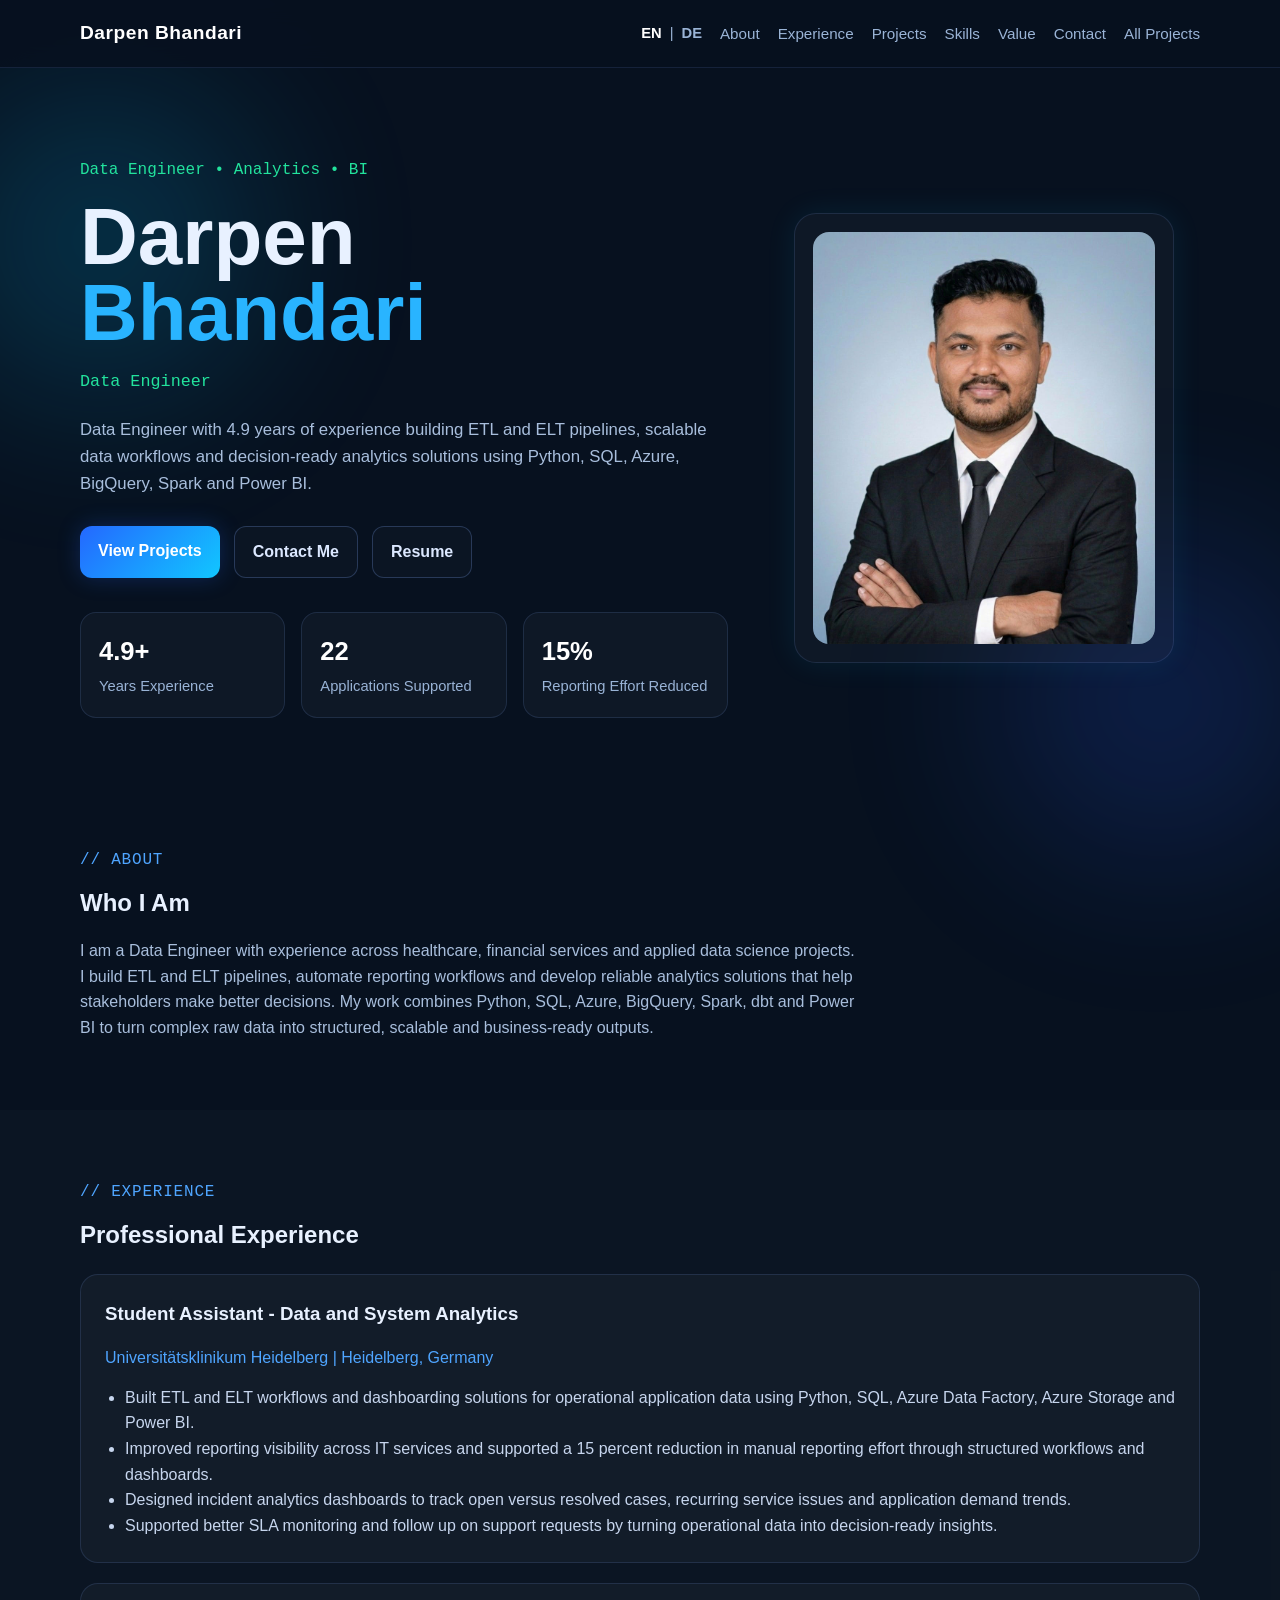
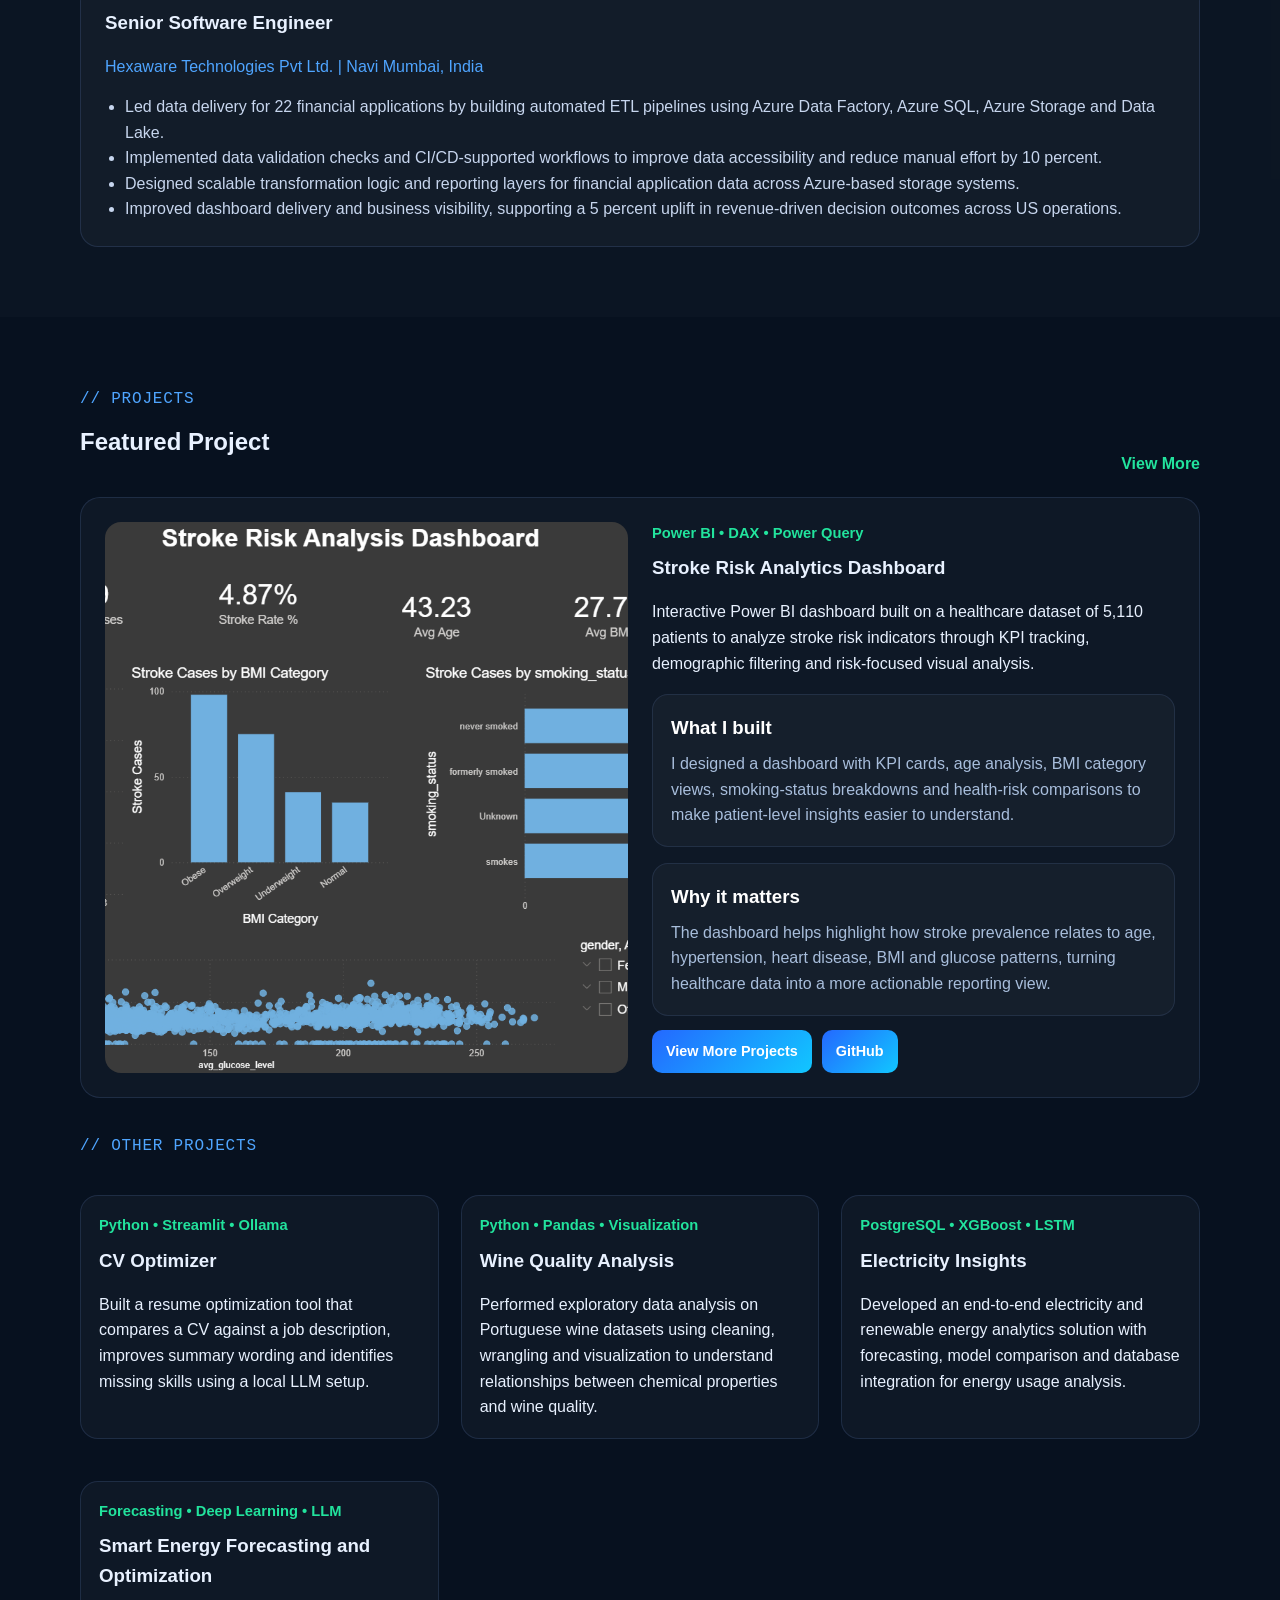
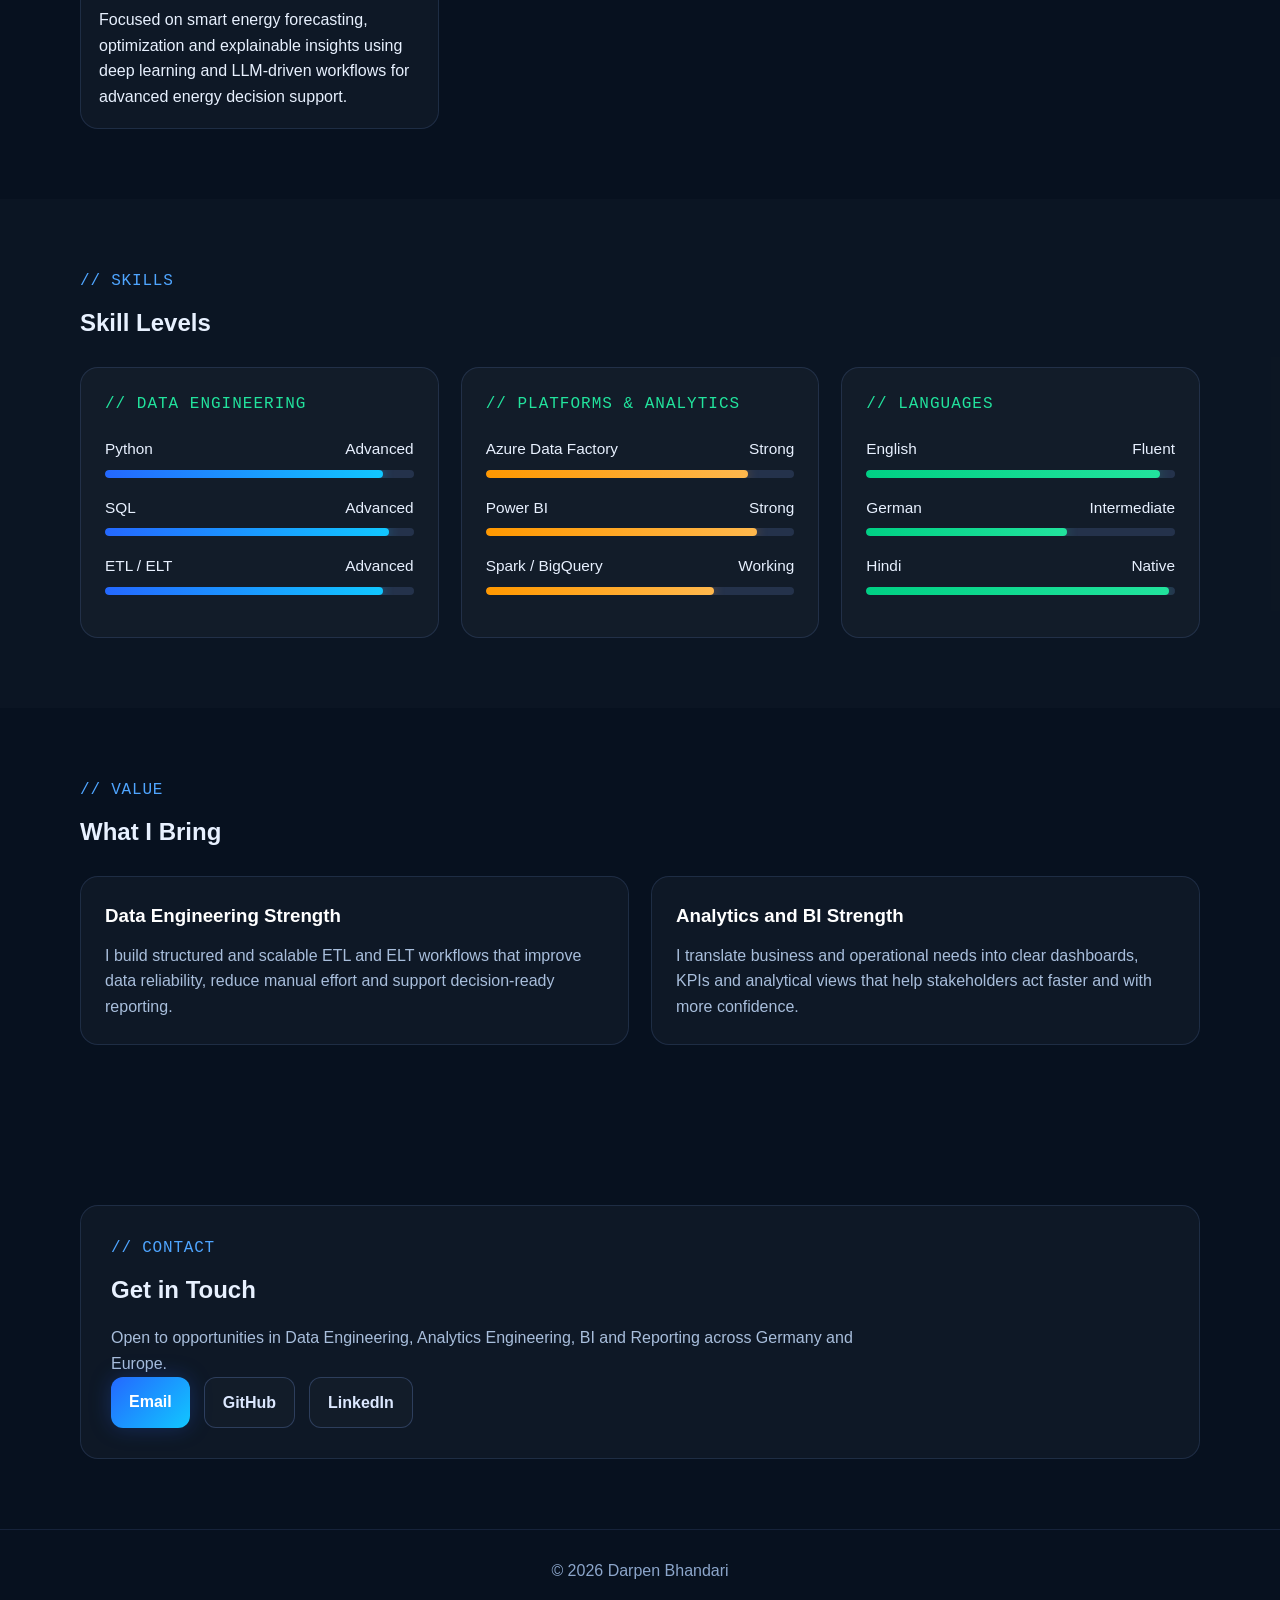
==== index.html @ d91d3512 "Update index.html" ====
<!DOCTYPE html>
<html lang="en">
<head>
  <meta charset="UTF-8" />
  <meta name="viewport" content="width=device-width, initial-scale=1.0" />
  <title>Darpen Bhandari | Data Engineer Portfolio</title>
  <link rel="stylesheet" href="./assets/style.css" />
</head>
<body>
  <header class="navbar">
    <div class="container nav-wrap">
      <a href="index.html" class="logo">Darpen Bhandari</a>

      <nav class="nav-right">
        <div class="lang-toggle">
          <button id="lang-en" class="lang-btn active">EN</button>
          <span>|</span>
          <button id="lang-de" class="lang-btn">DE</button>
        </div>

        <ul class="nav-links">
          <li><a href="#about" data-en="About" data-de="Über mich">About</a></li>
          <li><a href="#experience" data-en="Experience" data-de="Erfahrung">Experience</a></li>
          <li><a href="#projects" data-en="Projects" data-de="Projekte">Projects</a></li>
          <li><a href="#skills" data-en="Skills" data-de="Fähigkeiten">Skills</a></li>
          <li><a href="#strengths" data-en="Value" data-de="Mehrwert">Value</a></li>
          <li><a href="#contact" data-en="Contact" data-de="Kontakt">Contact</a></li>
          <li><a href="projects.html" data-en="All Projects" data-de="Alle Projekte">All Projects</a></li>
        </ul>
      </nav>
    </div>
  </header>

  <main>
    <section class="hero">
      <div class="container hero-grid">
        <div class="hero-text">
          <p class="terminal-line" data-en="Data Engineer • Analytics • BI" data-de="Data Engineer • Analytics • BI">
            Data Engineer • Analytics • BI
          </p>

          <h1>Darpen<br><span>Bhandari</span></h1>

          <p class="role-line"><span id="typing-text"></span></p>

          <p
            class="hero-desc"
            data-en="Data Engineer with 4.9 years of experience building ETL and ELT pipelines, scalable data workflows and decision-ready analytics solutions using Python, SQL, Azure, BigQuery, Spark and Power BI."
            data-de="Data Engineer mit 4,9 Jahren Erfahrung im Aufbau von ETL- und ELT-Pipelines, skalierbaren Datenworkflows und entscheidungsrelevanten Analytics-Lösungen mit Python, SQL, Azure, BigQuery, Spark und Power BI."
          >
            Data Engineer with 4.9 years of experience building ETL and ELT pipelines, scalable data workflows and decision-ready analytics solutions using Python, SQL, Azure, BigQuery, Spark and Power BI.
          </p>

          <div class="hero-buttons">
            <a href="#projects" class="btn btn-primary" data-en="View Projects" data-de="Projekte ansehen">View Projects</a>
            <a href="#contact" class="btn btn-secondary" data-en="Contact Me" data-de="Kontakt">Contact Me</a>
            <a href="./assets/Darpen-CV.pdf" class="btn btn-secondary" target="_blank" data-en="Resume" data-de="Lebenslauf">Resume</a>
          </div>

          <div class="stats">
            <div class="stat-card">
              <h3>4.9+</h3>
              <p data-en="Years Experience" data-de="Jahre Erfahrung">Years Experience</p>
            </div>
            <div class="stat-card">
              <h3>22</h3>
              <p data-en="Applications Supported" data-de="Anwendungen unterstützt">Applications Supported</p>
            </div>
            <div class="stat-card">
              <h3>15%</h3>
              <p data-en="Reporting Effort Reduced" data-de="Weniger Reporting-Aufwand">Reporting Effort Reduced</p>
            </div>
          </div>
        </div>

        <div class="hero-visual">
          <div class="profile-card">
            <img src="./assets/Darpen-Photo.jpeg" alt="Darpen Bhandari" class="profile-img" />
          </div>
        </div>
      </div>
    </section>

    <section id="about" class="section">
      <div class="container">
        <p class="section-tag">// ABOUT</p>
        <h2 data-en="Who I Am" data-de="Wer ich bin">Who I Am</h2>
        <p
          class="section-text"
          data-en="I am a Data Engineer with experience across healthcare, financial services and applied data science projects. I build ETL and ELT pipelines, automate reporting workflows and develop reliable analytics solutions that help stakeholders make better decisions. My work combines Python, SQL, Azure, BigQuery, Spark, dbt and Power BI to turn complex raw data into structured, scalable and business-ready outputs."
          data-de="Ich bin Data Engineer mit Erfahrung in Healthcare, Financial Services und angewandten Data-Science-Projekten. Ich entwickle ETL- und ELT-Pipelines, automatisiere Reporting-Workflows und baue verlässliche Analytics-Lösungen, die Stakeholdern bessere Entscheidungen ermöglichen. Dabei nutze ich Python, SQL, Azure, BigQuery, Spark, dbt und Power BI, um komplexe Rohdaten in strukturierte, skalierbare und businessrelevante Ergebnisse zu verwandeln."
        >
          I am a Data Engineer with experience across healthcare, financial services and applied data science projects. I build ETL and ELT pipelines, automate reporting workflows and develop reliable analytics solutions that help stakeholders make better decisions. My work combines Python, SQL, Azure, BigQuery, Spark, dbt and Power BI to turn complex raw data into structured, scalable and business-ready outputs.
        </p>
      </div>
    </section>

    <section id="experience" class="section alt-bg">
      <div class="container">
        <p class="section-tag">// EXPERIENCE</p>
        <h2 data-en="Professional Experience" data-de="Berufserfahrung">Professional Experience</h2>

        <div class="timeline-card">
          <h3>Student Assistant - Data and System Analytics</h3>
          <p class="subtext">Universitätsklinikum Heidelberg | Heidelberg, Germany</p>
          <ul>
            <li
              data-en="Built ETL and ELT workflows and dashboarding solutions for operational application data using Python, SQL, Azure Data Factory, Azure Storage and Power BI."
              data-de="Entwicklung von ETL- und ELT-Workflows sowie Dashboard-Lösungen für operative Anwendungsdaten mit Python, SQL, Azure Data Factory, Azure Storage und Power BI."
            >
              Built ETL and ELT workflows and dashboarding solutions for operational application data using Python, SQL, Azure Data Factory, Azure Storage and Power BI.
            </li>
            <li
              data-en="Improved reporting visibility across IT services and supported a 15 percent reduction in manual reporting effort through structured workflows and dashboards."
              data-de="Verbesserung der Reporting-Transparenz über IT-Services hinweg und Unterstützung einer Reduktion des manuellen Reporting-Aufwands um 15 Prozent durch strukturierte Workflows und Dashboards."
            >
              Improved reporting visibility across IT services and supported a 15 percent reduction in manual reporting effort through structured workflows and dashboards.
            </li>
            <li
              data-en="Designed incident analytics dashboards to track open versus resolved cases, recurring service issues and application demand trends."
              data-de="Konzeption von Incident-Analytics-Dashboards zur Verfolgung offener und gelöster Fälle, wiederkehrender Serviceprobleme und Nutzungstrends."
            >
              Designed incident analytics dashboards to track open versus resolved cases, recurring service issues and application demand trends.
            </li>
            <li
              data-en="Supported better SLA monitoring and follow up on support requests by turning operational data into decision-ready insights."
              data-de="Unterstützung eines besseren SLA-Monitorings und Follow-ups bei Supportanfragen durch die Umwandlung operativer Daten in entscheidungsrelevante Erkenntnisse."
            >
              Supported better SLA monitoring and follow up on support requests by turning operational data into decision-ready insights.
            </li>
          </ul>
        </div>

        <div class="timeline-card">
          <h3>Senior Software Engineer</h3>
          <p class="subtext">Hexaware Technologies Pvt Ltd. | Navi Mumbai, India</p>
          <ul>
            <li
              data-en="Led data delivery for 22 financial applications by building automated ETL pipelines using Azure Data Factory, Azure SQL, Azure Storage and Data Lake."
              data-de="Verantwortung für die Datenbereitstellung von 22 Finanzanwendungen durch den Aufbau automatisierter ETL-Pipelines mit Azure Data Factory, Azure SQL, Azure Storage und Data Lake."
            >
              Led data delivery for 22 financial applications by building automated ETL pipelines using Azure Data Factory, Azure SQL, Azure Storage and Data Lake.
            </li>
            <li
              data-en="Implemented data validation checks and CI/CD-supported workflows to improve data accessibility and reduce manual effort by 10 percent."
              data-de="Implementierung von Datenvalidierungen und CI/CD-gestützten Workflows zur Verbesserung der Datenverfügbarkeit und Reduktion des manuellen Aufwands um 10 Prozent."
            >
              Implemented data validation checks and CI/CD-supported workflows to improve data accessibility and reduce manual effort by 10 percent.
            </li>
            <li
              data-en="Designed scalable transformation logic and reporting layers for financial application data across Azure-based storage systems."
              data-de="Entwicklung skalierbarer Transformationslogiken und Reporting-Schichten für Finanzanwendungsdaten auf Azure-basierten Speichersystemen."
            >
              Designed scalable transformation logic and reporting layers for financial application data across Azure-based storage systems.
            </li>
            <li
              data-en="Improved dashboard delivery and business visibility, supporting a 5 percent uplift in revenue-driven decision outcomes across US operations."
              data-de="Verbesserung der Dashboard-Bereitstellung und Business-Transparenz mit Unterstützung eines 5-prozentigen Anstiegs umsatzbezogener Entscheidungsresultate im US-Geschäft."
            >
              Improved dashboard delivery and business visibility, supporting a 5 percent uplift in revenue-driven decision outcomes across US operations.
            </li>
          </ul>
        </div>
      </div>
    </section>

    <section id="projects" class="section">
      <div class="container">
        <div class="section-head">
          <div>
            <p class="section-tag">// PROJECTS</p>
            <h2 data-en="Featured Project" data-de="Ausgewähltes Projekt">Featured Project</h2>
          </div>
          <a href="projects.html" class="text-link" data-en="View More" data-de="Mehr ansehen">View More</a>
        </div>

        <div class="featured-project-card">
          <div class="featured-project-image">
            <img src="./assets/Main-Dashboard.png" alt="Stroke Risk Analytics Dashboard" class="featured-img" />
          </div>

          <div class="featured-project-content">
            <p class="project-label">Power BI • DAX • Power Query</p>
            <h3
              data-en="Stroke Risk Analytics Dashboard"
              data-de="Stroke Risk Analytics Dashboard"
            >
              Stroke Risk Analytics Dashboard
            </h3>

            <p
              data-en="Interactive Power BI dashboard built on a healthcare dataset of 5,110 patients to analyze stroke risk indicators through KPI tracking, demographic filtering and risk-focused visual analysis."
              data-de="Interaktives Power-BI-Dashboard auf Basis eines Gesundheitsdatensatzes mit 5.110 Patienten zur Analyse von Schlaganfallrisiken durch KPI-Tracking, demografische Filterung und risikoorientierte visuelle Auswertung."
            >
              Interactive Power BI dashboard built on a healthcare dataset of 5,110 patients to analyze stroke risk indicators through KPI tracking, demographic filtering and risk-focused visual analysis.
            </p>

            <div class="project-detail-list">
              <div class="project-detail-card">
                <h3 data-en="What I built" data-de="Was ich entwickelt habe">What I built</h3>
                <p
                  data-en="I designed a dashboard with KPI cards, age analysis, BMI category views, smoking-status breakdowns and health-risk comparisons to make patient-level insights easier to understand."
                  data-de="Ich habe ein Dashboard mit KPI-Karten, Altersanalysen, BMI-Kategorien, Rauchstatus-Auswertungen und Gesundheitsrisiko-Vergleichen entwickelt, um patientenbezogene Erkenntnisse leichter verständlich zu machen."
                >
                  I designed a dashboard with KPI cards, age analysis, BMI category views, smoking-status breakdowns and health-risk comparisons to make patient-level insights easier to understand.
                </p>
              </div>

              <div class="project-detail-card">
                <h3 data-en="Why it matters" data-de="Warum es wichtig ist">Why it matters</h3>
                <p
                  data-en="The dashboard helps highlight how stroke prevalence relates to age, hypertension, heart disease, BMI and glucose patterns, turning healthcare data into a more actionable reporting view."
                  data-de="Das Dashboard zeigt, wie Schlaganfallhäufigkeit mit Alter, Bluthochdruck, Herzerkrankungen, BMI und Glukosemustern zusammenhängt und macht Gesundheitsdaten dadurch besser nutzbar."
                >
                  The dashboard helps highlight how stroke prevalence relates to age, hypertension, heart disease, BMI and glucose patterns, turning healthcare data into a more actionable reporting view.
                </p>
              </div>
            </div>

            <div class="project-actions">
              <a href="projects.html" class="project-btn" data-en="View More Projects" data-de="Mehr Projekte ansehen">View More Projects</a>
              <a href="https://github.com/Darpen24/Stroke-Risk" target="_blank" class="project-btn" data-en="GitHub" data-de="GitHub">GitHub</a>
            </div>
          </div>
        </div>

        <div class="other-projects-block">
          <p class="section-tag">// OTHER PROJECTS</p>

          <div class="project-grid project-grid-simple">
            <article class="project-card">
              <div class="project-content">
                <p class="project-label">Python • Streamlit • Ollama</p>
                <h3 data-en="CV Optimizer" data-de="CV Optimizer">CV Optimizer</h3>
                <p
                  data-en="Built a resume optimization tool that compares a CV against a job description, improves summary wording and identifies missing skills using a local LLM setup."
                  data-de="Entwicklung eines Tools zur Optimierung von Lebensläufen, das einen CV mit einer Stellenbeschreibung vergleicht, die Zusammenfassung verbessert und fehlende Skills mit einem lokalen LLM identifiziert."
                >
                  Built a resume optimization tool that compares a CV against a job description, improves summary wording and identifies missing skills using a local LLM setup.
                </p>
              </div>
            </article>

            <article class="project-card">
              <div class="project-content">
                <p class="project-label">Python • Pandas • Visualization</p>
                <h3 data-en="Wine Quality Analysis" data-de="Wine Quality Analysis">Wine Quality Analysis</h3>
                <p
                  data-en="Performed exploratory data analysis on Portuguese wine datasets using cleaning, wrangling and visualization to understand relationships between chemical properties and wine quality."
                  data-de="Durchführung einer explorativen Datenanalyse auf portugiesischen Weindatensätzen mit Bereinigung, Wrangling und Visualisierung zur Untersuchung des Zusammenhangs zwischen chemischen Eigenschaften und Weinqualität."
                >
                  Performed exploratory data analysis on Portuguese wine datasets using cleaning, wrangling and visualization to understand relationships between chemical properties and wine quality.
                </p>
              </div>
            </article>

            <article class="project-card">
              <div class="project-content">
                <p class="project-label">PostgreSQL • XGBoost • LSTM</p>
                <h3 data-en="Electricity Insights" data-de="Electricity Insights">Electricity Insights</h3>
                <p
                  data-en="Developed an end-to-end electricity and renewable energy analytics solution with forecasting, model comparison and database integration for energy usage analysis."
                  data-de="Entwicklung einer End-to-End-Lösung für Strom- und erneuerbare-Energien-Analysen mit Forecasting, Modellvergleich und Datenbankintegration zur Analyse des Energieverbrauchs."
                >
                  Developed an end-to-end electricity and renewable energy analytics solution with forecasting, model comparison and database integration for energy usage analysis.
                </p>
              </div>
            </article>

            <article class="project-card">
              <div class="project-content">
                <p class="project-label">Forecasting • Deep Learning • LLM</p>
                <h3 data-en="Smart Energy Forecasting and Optimization" data-de="Smart Energy Forecasting and Optimization">Smart Energy Forecasting and Optimization</h3>
                <p
                  data-en="Focused on smart energy forecasting, optimization and explainable insights using deep learning and LLM-driven workflows for advanced energy decision support."
                  data-de="Fokussiert auf intelligente Energieprognosen, Optimierung und erklärbare Erkenntnisse mit Deep Learning und LLM-gestützten Workflows für fortgeschrittene Energieentscheidungen."
                >
                  Focused on smart energy forecasting, optimization and explainable insights using deep learning and LLM-driven workflows for advanced energy decision support.
                </p>
              </div>
            </article>
          </div>
        </div>
      </div>
    </section>

    <section id="skills" class="section alt-bg">
      <div class="container">
        <p class="section-tag">// SKILLS</p>
        <h2 data-en="Skill Levels" data-de="Kenntnisse">Skill Levels</h2>

        <div class="skill-level-grid">
          <div class="skill-level-card">
            <p class="skill-card-tag">// DATA ENGINEERING</p>

            <div class="skill-item">
              <div class="skill-head">
                <span>Python</span>
                <span data-en="Advanced" data-de="Fortgeschritten">Advanced</span>
              </div>
              <div class="skill-track"><div class="skill-fill" style="width: 90%"></div></div>
            </div>

            <div class="skill-item">
              <div class="skill-head">
                <span>SQL</span>
                <span data-en="Advanced" data-de="Fortgeschritten">Advanced</span>
              </div>
              <div class="skill-track"><div class="skill-fill" style="width: 92%"></div></div>
            </div>

            <div class="skill-item">
              <div class="skill-head">
                <span>ETL / ELT</span>
                <span data-en="Advanced" data-de="Fortgeschritten">Advanced</span>
              </div>
              <div class="skill-track"><div class="skill-fill" style="width: 90%"></div></div>
            </div>
          </div>

          <div class="skill-level-card">
            <p class="skill-card-tag">// PLATFORMS & ANALYTICS</p>

            <div class="skill-item">
              <div class="skill-head">
                <span>Azure Data Factory</span>
                <span data-en="Strong" data-de="Stark">Strong</span>
              </div>
              <div class="skill-track"><div class="skill-fill fill-orange" style="width: 85%"></div></div>
            </div>

            <div class="skill-item">
              <div class="skill-head">
                <span>Power BI</span>
                <span data-en="Strong" data-de="Stark">Strong</span>
              </div>
              <div class="skill-track"><div class="skill-fill fill-orange" style="width: 88%"></div></div>
            </div>

            <div class="skill-item">
              <div class="skill-head">
                <span>Spark / BigQuery</span>
                <span data-en="Working" data-de="Praxiskenntnisse">Working</span>
              </div>
              <div class="skill-track"><div class="skill-fill fill-orange" style="width: 74%"></div></div>
            </div>
          </div>

          <div class="skill-level-card">
            <p class="skill-card-tag">// LANGUAGES</p>

            <div class="skill-item">
              <div class="skill-head">
                <span>English</span>
                <span data-en="Fluent" data-de="Fließend">Fluent</span>
              </div>
              <div class="skill-track"><div class="skill-fill fill-green" style="width: 95%"></div></div>
            </div>

            <div class="skill-item">
              <div class="skill-head">
                <span>German</span>
                <span data-en="Intermediate" data-de="Mittelstufe">Intermediate</span>
              </div>
              <div class="skill-track"><div class="skill-fill fill-green" style="width: 65%"></div></div>
            </div>

            <div class="skill-item">
              <div class="skill-head">
                <span>Hindi</span>
                <span data-en="Native" data-de="Muttersprache">Native</span>
              </div>
              <div class="skill-track"><div class="skill-fill fill-green" style="width: 98%"></div></div>
            </div>
          </div>
        </div>
      </div>
    </section>

    <section id="strengths" class="section">
      <div class="container">
        <p class="section-tag">// VALUE</p>
        <h2 data-en="What I Bring" data-de="Was ich mitbringe">What I Bring</h2>

        <div class="strength-grid">
          <div class="strength-card">
            <h3 data-en="Data Engineering Strength" data-de="Stärke im Data Engineering">Data Engineering Strength</h3>
            <p
              data-en="I build structured and scalable ETL and ELT workflows that improve data reliability, reduce manual effort and support decision-ready reporting."
              data-de="Ich entwickle strukturierte und skalierbare ETL- und ELT-Workflows, die Datenqualität verbessern, manuellen Aufwand reduzieren und entscheidungsrelevantes Reporting unterstützen."
            >
              I build structured and scalable ETL and ELT workflows that improve data reliability, reduce manual effort and support decision-ready reporting.
            </p>
          </div>

          <div class="strength-card">
            <h3 data-en="Analytics and BI Strength" data-de="Stärke in Analytics und BI">Analytics and BI Strength</h3>
            <p
              data-en="I translate business and operational needs into clear dashboards, KPIs and analytical views that help stakeholders act faster and with more confidence."
              data-de="Ich übersetze fachliche und operative Anforderungen in klare Dashboards, KPIs und analytische Sichten, die Stakeholdern schnellere und sicherere Entscheidungen ermöglichen."
            >
              I translate business and operational needs into clear dashboards, KPIs and analytical views that help stakeholders act faster and with more confidence.
            </p>
          </div>
        </div>
      </div>
    </section>

    <section id="contact" class="section">
      <div class="container contact-box">
        <p class="section-tag">// CONTACT</p>
        <h2 data-en="Get in Touch" data-de="Kontakt">Get in Touch</h2>
        <p
          class="section-text"
          data-en="Open to opportunities in Data Engineering, Analytics Engineering, BI and Reporting across Germany and Europe."
          data-de="Offen für Möglichkeiten in Data Engineering, Analytics Engineering, BI und Reporting in Deutschland und Europa."
        >
          Open to opportunities in Data Engineering, Analytics Engineering, BI and Reporting across Germany and Europe.
        </p>
        <div class="contact-links">
          <a href="mailto:darpen.bhandari@gmail.com" class="btn btn-primary">Email</a>
          <a href="https://github.com/Darpen24" target="_blank" class="btn btn-secondary">GitHub</a>
          <a href="https://www.linkedin.com/in/darpen-bhandari/" target="_blank" class="btn btn-secondary">LinkedIn</a>
        </div>
      </div>
    </section>
  </main>

  <footer class="footer">
    <div class="container">
      <p>© 2026 Darpen Bhandari</p>
    </div>
  </footer>

  <script src="./assets/main.js"></script>
</body>
</html>
---- assets/style.css ----
* {
  margin: 0;
  padding: 0;
  box-sizing: border-box;
}

html {
  scroll-behavior: smooth;
}

body {
  font-family: Arial, sans-serif;
  background: #07111f;
  color: #e8f1ff;
  line-height: 1.6;
  overflow-x: hidden;
}

body::before,
body::after {
  content: "";
  position: fixed;
  width: 320px;
  height: 320px;
  border-radius: 50%;
  filter: blur(90px);
  z-index: -1;
  opacity: 0.18;
}

body::before {
  background: #00c2ff;
  top: 80px;
  left: -60px;
}

body::after {
  background: #2a5fff;
  bottom: 40px;
  right: -40px;
}

img {
  max-width: 100%;
  display: block;
}

a {
  text-decoration: none;
  color: inherit;
}

.container {
  width: min(1120px, 92%);
  margin: 0 auto;
}

.navbar {
  position: sticky;
  top: 0;
  z-index: 1000;
  background: rgba(7, 17, 31, 0.88);
  backdrop-filter: blur(12px);
  border-bottom: 1px solid rgba(130, 170, 255, 0.12);
}

.nav-wrap {
  display: flex;
  justify-content: space-between;
  align-items: center;
  padding: 18px 0;
  gap: 18px;
}

.nav-right {
  display: flex;
  align-items: center;
  gap: 18px;
  flex-wrap: wrap;
}

.lang-toggle {
  display: flex;
  align-items: center;
  gap: 8px;
  color: #9ab4d6;
  font-size: 0.92rem;
}

.lang-btn {
  background: transparent;
  border: none;
  color: #9ab4d6;
  font-weight: 700;
  cursor: pointer;
  font-size: 0.92rem;
}

.lang-btn.active {
  color: #ffffff;
}

.lang-btn:hover {
  color: #22e39d;
}

.logo {
  font-size: 1.2rem;
  font-weight: 700;
  color: #ffffff;
  letter-spacing: 0.5px;
}

.nav-links {
  list-style: none;
  display: flex;
  gap: 18px;
  flex-wrap: wrap;
}

.nav-links a {
  color: #9ab4d6;
  font-size: 0.95rem;
}

.nav-links a:hover {
  color: #ffffff;
}

.hero {
  padding: 90px 0 60px;
}

.hero-grid {
  display: grid;
  grid-template-columns: 1.2fr 0.8fr;
  gap: 40px;
  align-items: center;
}

.terminal-line {
  color: #22e39d;
  font-family: "Courier New", monospace;
  margin-bottom: 16px;
  font-size: 1rem;
}

.hero-text h1 {
  font-size: clamp(2.8rem, 8vw, 5rem);
  line-height: 0.95;
  margin-bottom: 18px;
  font-weight: 800;
}

.hero-text h1 span {
  color: #29b4ff;
}

.role-line {
  color: #f0c16d;
  font-family: "Courier New", monospace;
  font-size: 1.05rem;
  margin-bottom: 20px;
  min-height: 28px;
}

#typing-text {
  color: #22e39d;
}

.hero-desc {
  color: #a8bedc;
  max-width: 640px;
  margin-bottom: 28px;
  font-size: 1.05rem;
}

.hero-buttons,
.contact-links {
  display: flex;
  gap: 14px;
  flex-wrap: wrap;
}

.btn {
  padding: 12px 18px;
  border-radius: 12px;
  font-weight: 700;
  transition: transform 0.2s ease, box-shadow 0.2s ease, background 0.2s ease;
}

.btn:hover {
  transform: translateY(-2px);
}

.btn-primary {
  background: linear-gradient(135deg, #2468ff, #11c7ff);
  color: white;
  box-shadow: 0 0 22px rgba(36, 104, 255, 0.25);
}

.btn-secondary {
  border: 1px solid rgba(130, 170, 255, 0.24);
  color: #dce8ff;
  background: rgba(255, 255, 255, 0.02);
}

.stats {
  display: grid;
  grid-template-columns: repeat(3, 1fr);
  gap: 16px;
  margin-top: 34px;
}

.stat-card {
  background: rgba(255, 255, 255, 0.03);
  border: 1px solid rgba(130, 170, 255, 0.14);
  border-radius: 16px;
  padding: 18px;
}

.stat-card h3 {
  font-size: 1.6rem;
  color: #ffffff;
  margin-bottom: 4px;
}

.stat-card p {
  color: #99b3d6;
  font-size: 0.92rem;
}

.hero-visual {
  display: flex;
  justify-content: center;
}

.profile-card {
  width: 100%;
  max-width: 380px;
  background: rgba(255, 255, 255, 0.03);
  border: 1px solid rgba(130, 170, 255, 0.14);
  border-radius: 22px;
  padding: 18px;
  box-shadow: 0 0 30px rgba(17, 199, 255, 0.09);
}

.profile-img {
  width: 100%;
  border-radius: 16px;
  object-fit: cover;
}

.section {
  padding: 70px 0;
}

.alt-bg {
  background: rgba(255, 255, 255, 0.02);
}

.section-tag {
  color: #4fa5ff;
  font-family: "Courier New", monospace;
  margin-bottom: 10px;
  letter-spacing: 0.8px;
}

h1,
h2,
h3 {
  margin-bottom: 16px;
}

.section-text {
  color: #a8bedc;
  max-width: 780px;
}

.timeline-card,
.project-card,
.contact-box {
  background: rgba(255, 255, 255, 0.03);
  border: 1px solid rgba(130, 170, 255, 0.14);
  border-radius: 18px;
  padding: 24px;
  margin-top: 20px;
}

.timeline-card ul,
.project-detail-card ul {
  margin-top: 14px;
  padding-left: 20px;
  color: #c7d6ee;
}

.subtext {
  color: #4fa5ff;
  margin-top: 6px;
}

.section-head {
  display: flex;
  justify-content: space-between;
  align-items: end;
  gap: 16px;
  margin-bottom: 20px;
}

.text-link {
  color: #22e39d;
  font-weight: 700;
}

.project-grid {
  display: grid;
  grid-template-columns: repeat(3, 1fr);
  gap: 22px;
}

.project-grid-simple {
  margin-top: 16px;
}

.project-card {
  padding: 0;
  overflow: hidden;
  transition: transform 0.25s ease, box-shadow 0.25s ease;
}

.project-card:hover {
  transform: translateY(-6px);
  box-shadow: 0 0 24px rgba(41, 180, 255, 0.12);
}

.project-img,
.project-placeholder {
  width: 100%;
  height: 210px;
}

.project-img {
  object-fit: cover;
}

.project-placeholder {
  display: grid;
  place-items: center;
  background: linear-gradient(135deg, rgba(36, 104, 255, 0.18), rgba(17, 199, 255, 0.08));
  color: #9fc8ff;
  font-weight: 700;
  text-align: center;
  padding: 20px;
}

.project-content {
  padding: 18px;
}

.project-label {
  color: #22e39d;
  font-size: 0.92rem;
  font-weight: 700;
  margin-bottom: 8px;
}

.project-actions {
  display: flex;
  gap: 10px;
  margin-top: 14px;
  flex-wrap: wrap;
}

.project-btn {
  display: inline-block;
  padding: 10px 14px;
  border-radius: 10px;
  background: linear-gradient(135deg, #2468ff, #11c7ff);
  color: #fff;
  font-weight: 700;
  font-size: 0.9rem;
}

.featured-project-block,
.other-projects-block {
  margin-top: 36px;
}

.featured-project-card {
  display: grid;
  grid-template-columns: 1fr 1fr;
  gap: 24px;
  background: rgba(255, 255, 255, 0.03);
  border: 1px solid rgba(130, 170, 255, 0.14);
  border-radius: 20px;
  padding: 24px;
  margin-top: 16px;
}

.featured-project-image {
  width: 100%;
}

.featured-img {
  width: 100%;
  height: 100%;
  min-height: 320px;
  object-fit: cover;
  border-radius: 16px;
}

.featured-project-content {
  display: flex;
  flex-direction: column;
  justify-content: center;
}

.project-detail-list {
  display: grid;
  gap: 16px;
  margin-top: 18px;
}

.project-detail-card {
  background: rgba(255, 255, 255, 0.03);
  border: 1px solid rgba(130, 170, 255, 0.12);
  border-radius: 16px;
  padding: 18px;
}

.project-detail-card h3 {
  margin-bottom: 8px;
  color: #ffffff;
}

.project-detail-card p {
  color: #a8bedc;
}

.contact-box {
  padding: 30px;
}

.skill-level-grid {
  display: grid;
  grid-template-columns: repeat(3, 1fr);
  gap: 22px;
  margin-top: 24px;
}

.skill-level-card {
  background: rgba(255, 255, 255, 0.03);
  border: 1px solid rgba(130, 170, 255, 0.14);
  border-radius: 18px;
  padding: 24px;
}

.skill-card-tag {
  color: #22e39d;
  font-family: "Courier New", monospace;
  margin-bottom: 20px;
  letter-spacing: 1px;
}

.skill-item {
  margin-bottom: 18px;
}

.skill-head {
  display: flex;
  justify-content: space-between;
  gap: 12px;
  margin-bottom: 8px;
  font-size: 0.96rem;
  color: #e8f1ff;
}

.skill-track {
  width: 100%;
  height: 8px;
  border-radius: 999px;
  background: rgba(130, 170, 255, 0.16);
  overflow: hidden;
}

.skill-fill {
  height: 100%;
  border-radius: 999px;
  background: linear-gradient(90deg, #2468ff, #11c7ff);
  box-shadow: 0 0 12px rgba(17, 199, 255, 0.4);
}

.fill-orange {
  background: linear-gradient(90deg, #ff9800, #ffb84d);
  box-shadow: 0 0 12px rgba(255, 152, 0, 0.35);
}

.fill-green {
  background: linear-gradient(90deg, #00d084, #22e39d);
  box-shadow: 0 0 12px rgba(34, 227, 157, 0.35);
}

.strength-grid {
  display: grid;
  grid-template-columns: repeat(2, 1fr);
  gap: 22px;
  margin-top: 24px;
}

.strength-card {
  background: rgba(255, 255, 255, 0.03);
  border: 1px solid rgba(130, 170, 255, 0.14);
  border-radius: 18px;
  padding: 24px;
  transition: transform 0.25s ease, box-shadow 0.25s ease;
}

.strength-card:hover {
  transform: translateY(-5px);
  box-shadow: 0 0 20px rgba(41, 180, 255, 0.12);
}

.strength-card h3 {
  margin-bottom: 12px;
  color: #ffffff;
}

.strength-card p {
  color: #a8bedc;
}

.footer {
  padding: 28px 0 34px;
  text-align: center;
  color: #8ca6cb;
  border-top: 1px solid rgba(130, 170, 255, 0.12);
}

@media (max-width: 950px) {
  .hero-grid,
  .project-grid,
  .stats,
  .skill-level-grid,
  .strength-grid,
  .featured-project-card {
    grid-template-columns: 1fr;
  }

  .nav-wrap {
    flex-direction: column;
    align-items: flex-start;
  }

  .nav-right {
    width: 100%;
    flex-direction: column;
    align-items: flex-start;
  }

  .section-head {
    flex-direction: column;
    align-items: flex-start;
  }
}
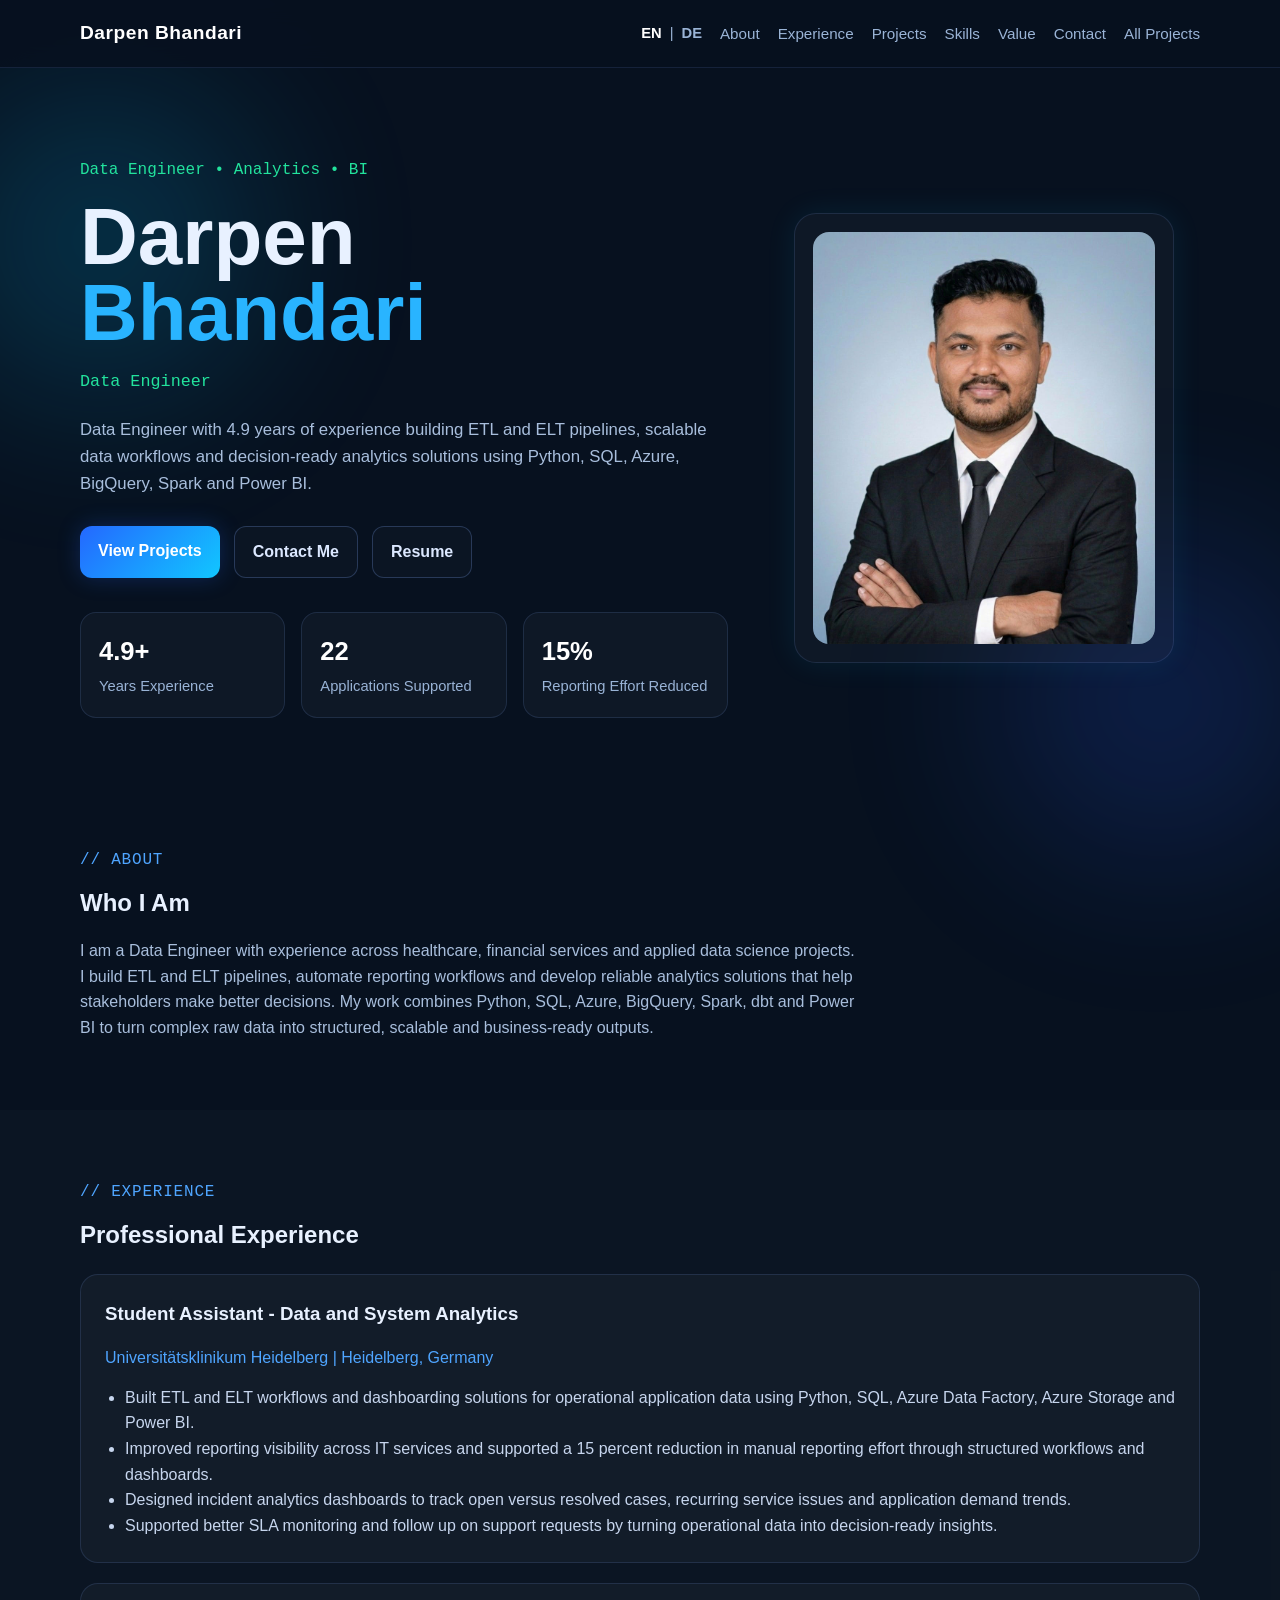
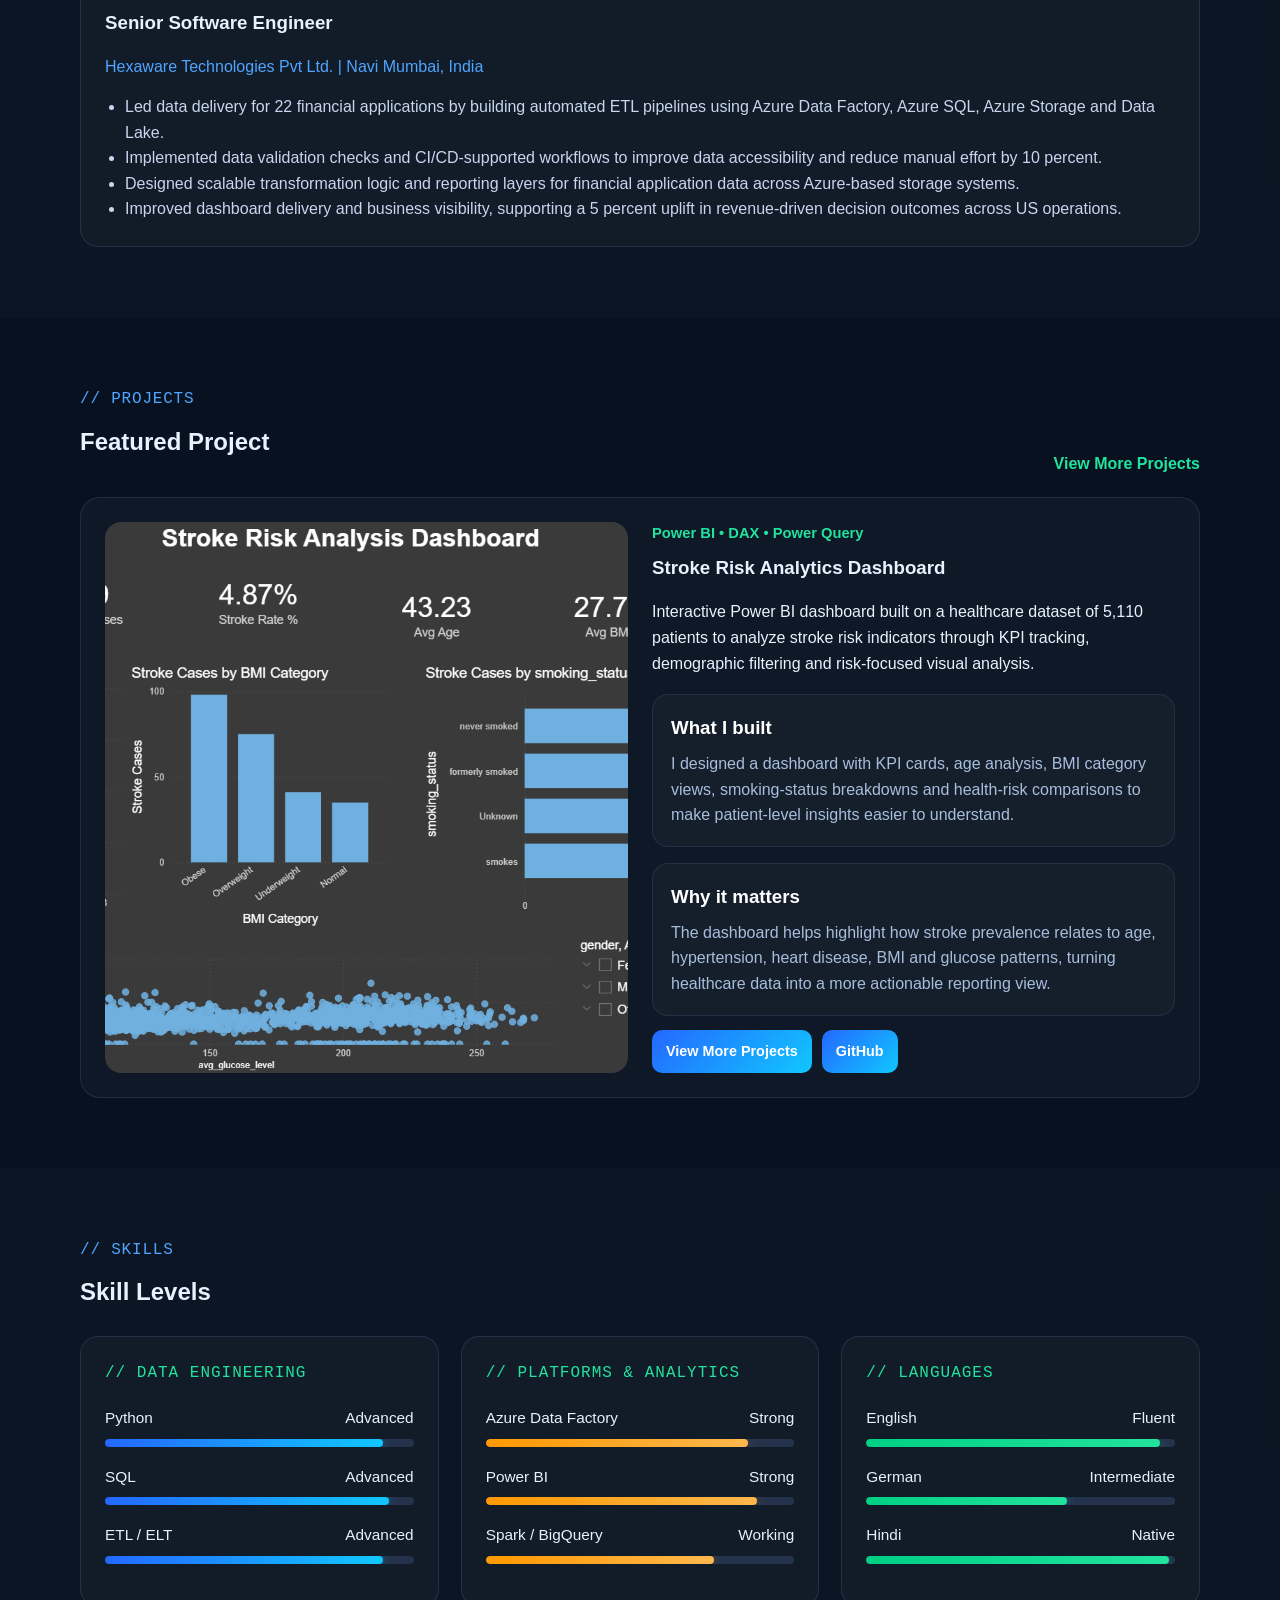
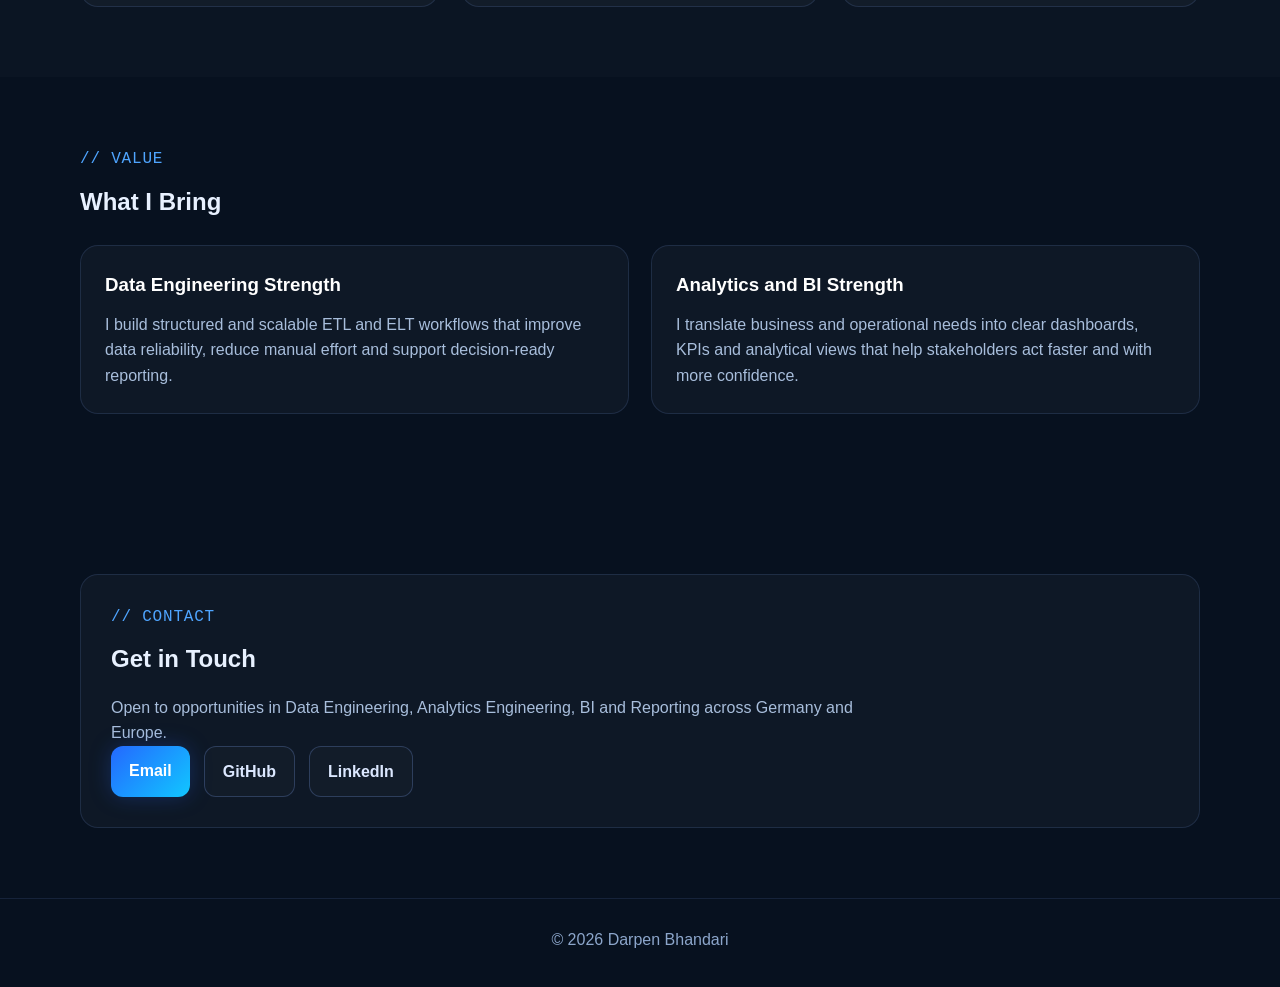
==== commit 78d39b30: "Update index.html" ====
--- a/index.html
+++ b/index.html
@@ -13,9 +13,9 @@
 
       <nav class="nav-right">
         <div class="lang-toggle">
-          <button id="lang-en" class="lang-btn active">EN</button>
+          <button id="lang-en" class="lang-btn active" type="button">EN</button>
           <span>|</span>
-          <button id="lang-de" class="lang-btn">DE</button>
+          <button id="lang-de" class="lang-btn" type="button">DE</button>
         </div>
 
         <ul class="nav-links">
@@ -171,7 +171,7 @@
             <p class="section-tag">// PROJECTS</p>
             <h2 data-en="Featured Project" data-de="Ausgewähltes Projekt">Featured Project</h2>
           </div>
-          <a href="projects.html" class="text-link" data-en="View More" data-de="Mehr ansehen">View More</a>
+          <a href="projects.html" class="text-link" data-en="View More Projects" data-de="Mehr Projekte">View More Projects</a>
         </div>
 
         <div class="featured-project-card">
@@ -221,64 +221,6 @@
               <a href="projects.html" class="project-btn" data-en="View More Projects" data-de="Mehr Projekte ansehen">View More Projects</a>
               <a href="https://github.com/Darpen24/Stroke-Risk" target="_blank" class="project-btn" data-en="GitHub" data-de="GitHub">GitHub</a>
             </div>
-          </div>
-        </div>
-
-        <div class="other-projects-block">
-          <p class="section-tag">// OTHER PROJECTS</p>
-
-          <div class="project-grid project-grid-simple">
-            <article class="project-card">
-              <div class="project-content">
-                <p class="project-label">Python • Streamlit • Ollama</p>
-                <h3 data-en="CV Optimizer" data-de="CV Optimizer">CV Optimizer</h3>
-                <p
-                  data-en="Built a resume optimization tool that compares a CV against a job description, improves summary wording and identifies missing skills using a local LLM setup."
-                  data-de="Entwicklung eines Tools zur Optimierung von Lebensläufen, das einen CV mit einer Stellenbeschreibung vergleicht, die Zusammenfassung verbessert und fehlende Skills mit einem lokalen LLM identifiziert."
-                >
-                  Built a resume optimization tool that compares a CV against a job description, improves summary wording and identifies missing skills using a local LLM setup.
-                </p>
-              </div>
-            </article>
-
-            <article class="project-card">
-              <div class="project-content">
-                <p class="project-label">Python • Pandas • Visualization</p>
-                <h3 data-en="Wine Quality Analysis" data-de="Wine Quality Analysis">Wine Quality Analysis</h3>
-                <p
-                  data-en="Performed exploratory data analysis on Portuguese wine datasets using cleaning, wrangling and visualization to understand relationships between chemical properties and wine quality."
-                  data-de="Durchführung einer explorativen Datenanalyse auf portugiesischen Weindatensätzen mit Bereinigung, Wrangling und Visualisierung zur Untersuchung des Zusammenhangs zwischen chemischen Eigenschaften und Weinqualität."
-                >
-                  Performed exploratory data analysis on Portuguese wine datasets using cleaning, wrangling and visualization to understand relationships between chemical properties and wine quality.
-                </p>
-              </div>
-            </article>
-
-            <article class="project-card">
-              <div class="project-content">
-                <p class="project-label">PostgreSQL • XGBoost • LSTM</p>
-                <h3 data-en="Electricity Insights" data-de="Electricity Insights">Electricity Insights</h3>
-                <p
-                  data-en="Developed an end-to-end electricity and renewable energy analytics solution with forecasting, model comparison and database integration for energy usage analysis."
-                  data-de="Entwicklung einer End-to-End-Lösung für Strom- und erneuerbare-Energien-Analysen mit Forecasting, Modellvergleich und Datenbankintegration zur Analyse des Energieverbrauchs."
-                >
-                  Developed an end-to-end electricity and renewable energy analytics solution with forecasting, model comparison and database integration for energy usage analysis.
-                </p>
-              </div>
-            </article>
-
-            <article class="project-card">
-              <div class="project-content">
-                <p class="project-label">Forecasting • Deep Learning • LLM</p>
-                <h3 data-en="Smart Energy Forecasting and Optimization" data-de="Smart Energy Forecasting and Optimization">Smart Energy Forecasting and Optimization</h3>
-                <p
-                  data-en="Focused on smart energy forecasting, optimization and explainable insights using deep learning and LLM-driven workflows for advanced energy decision support."
-                  data-de="Fokussiert auf intelligente Energieprognosen, Optimierung und erklärbare Erkenntnisse mit Deep Learning und LLM-gestützten Workflows für fortgeschrittene Energieentscheidungen."
-                >
-                  Focused on smart energy forecasting, optimization and explainable insights using deep learning and LLM-driven workflows for advanced energy decision support.
-                </p>
-              </div>
-            </article>
           </div>
         </div>
       </div>
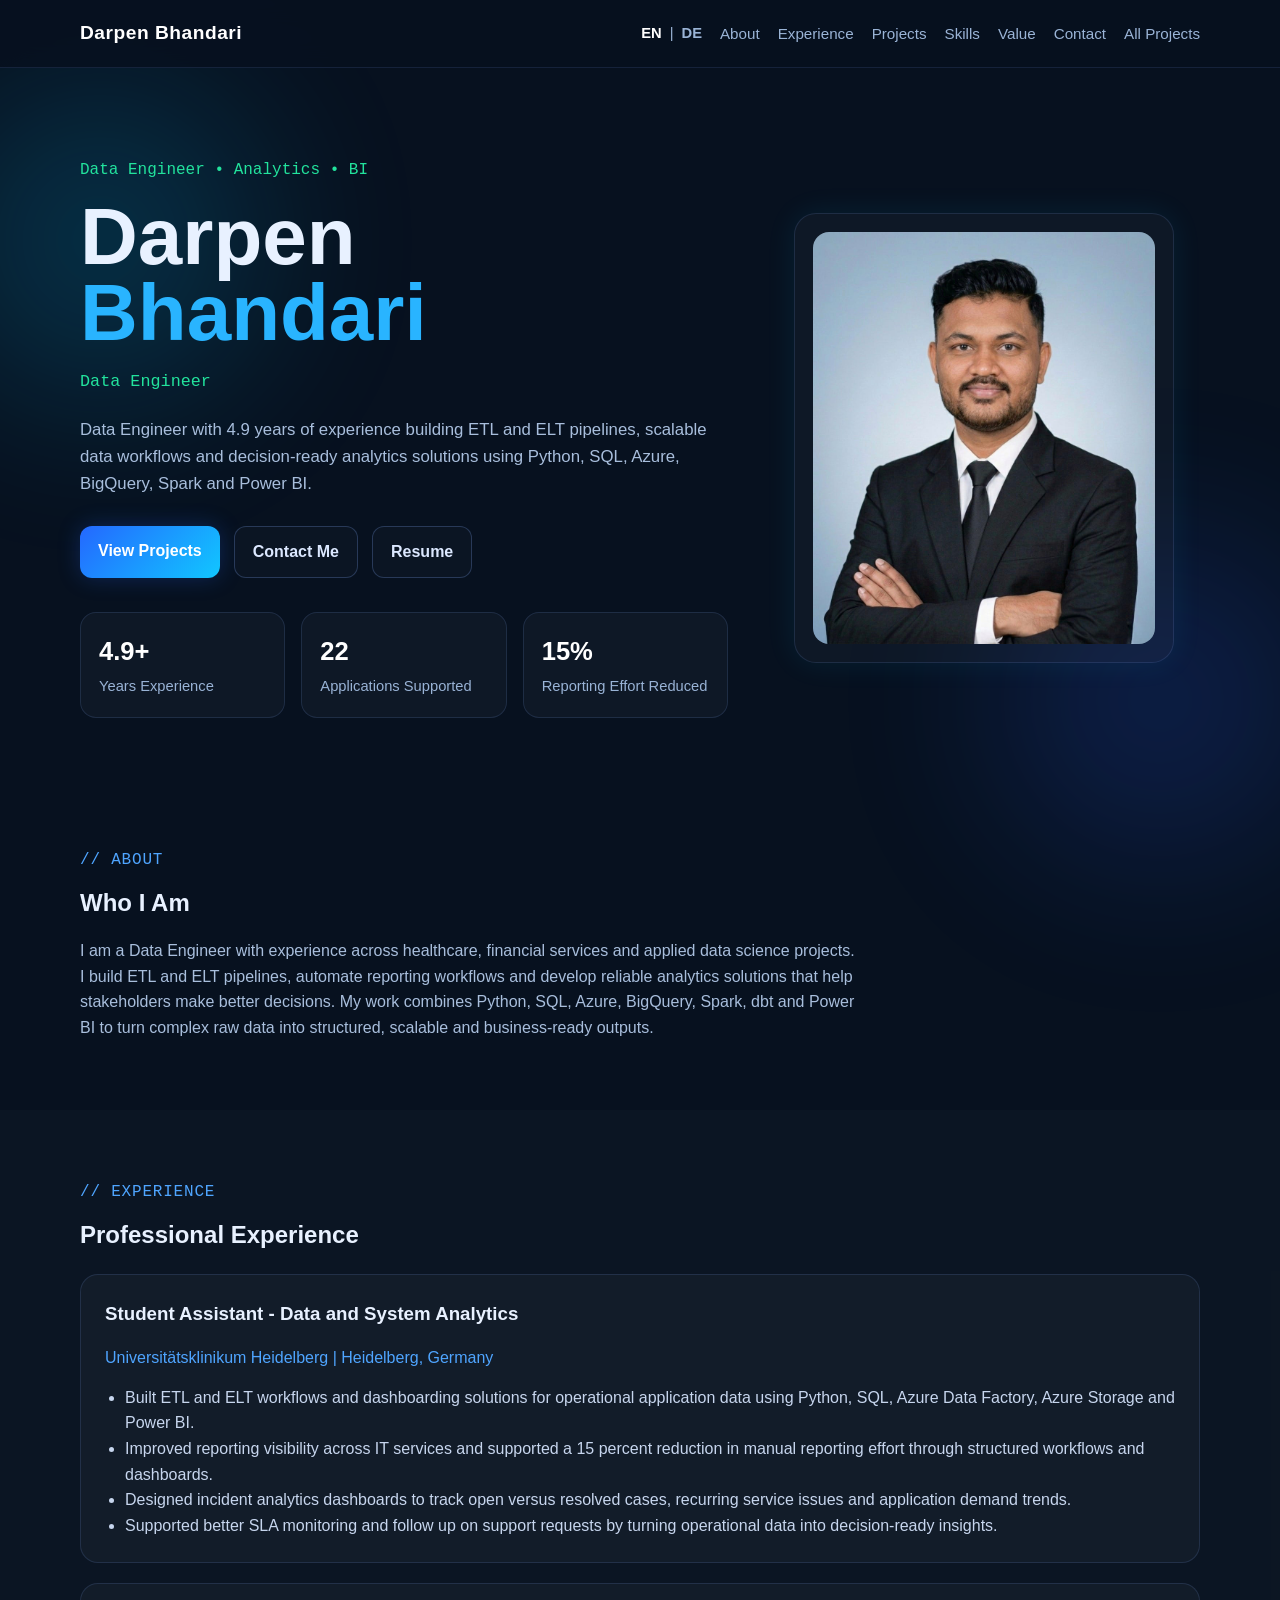
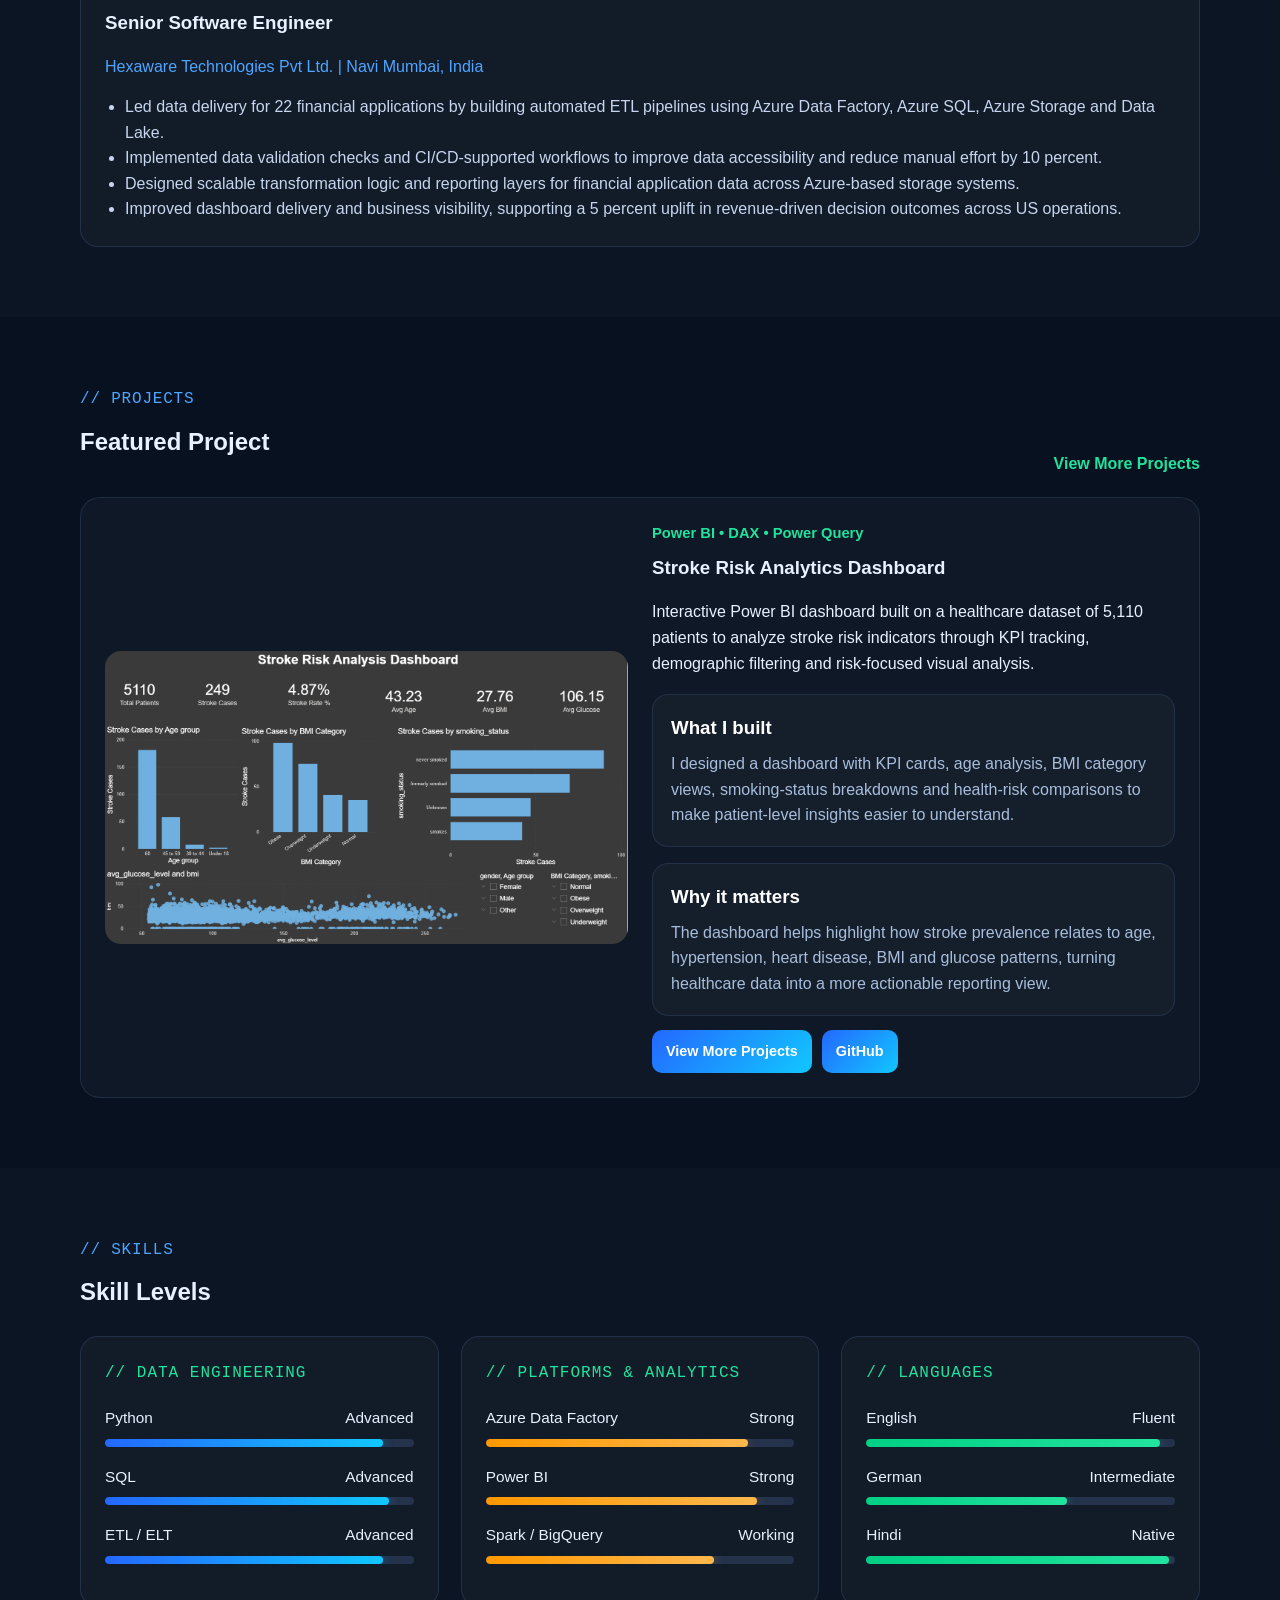
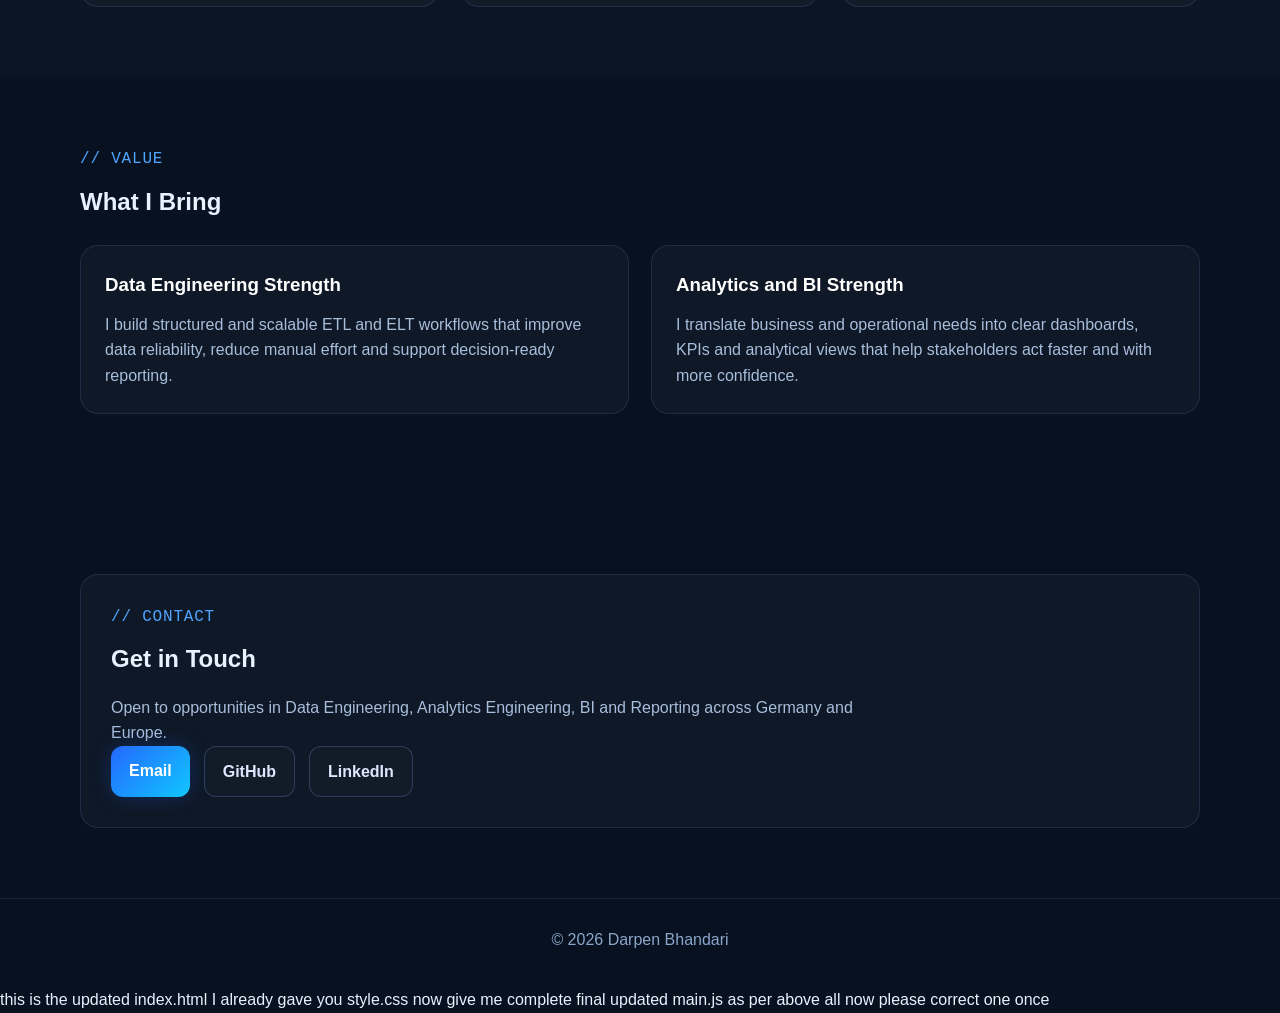
==== commit c7aaddec: "Update index.html" ====
--- a/index.html
+++ b/index.html
@@ -19,13 +19,13 @@
         </div>
 
         <ul class="nav-links">
-          <li><a href="#about" data-en="About" data-de="Über mich">About</a></li>
-          <li><a href="#experience" data-en="Experience" data-de="Erfahrung">Experience</a></li>
-          <li><a href="#projects" data-en="Projects" data-de="Projekte">Projects</a></li>
-          <li><a href="#skills" data-en="Skills" data-de="Fähigkeiten">Skills</a></li>
-          <li><a href="#strengths" data-en="Value" data-de="Mehrwert">Value</a></li>
-          <li><a href="#contact" data-en="Contact" data-de="Kontakt">Contact</a></li>
-          <li><a href="projects.html" data-en="All Projects" data-de="Alle Projekte">All Projects</a></li>
+          <li><a href="#about" data-i18n="nav_about">About</a></li>
+          <li><a href="#experience" data-i18n="nav_experience">Experience</a></li>
+          <li><a href="#projects" data-i18n="nav_projects">Projects</a></li>
+          <li><a href="#skills" data-i18n="nav_skills">Skills</a></li>
+          <li><a href="#strengths" data-i18n="nav_value">Value</a></li>
+          <li><a href="#contact" data-i18n="nav_contact">Contact</a></li>
+          <li><a href="projects.html" data-i18n="nav_all_projects">All Projects</a></li>
         </ul>
       </nav>
     </div>
@@ -35,40 +35,34 @@
     <section class="hero">
       <div class="container hero-grid">
         <div class="hero-text">
-          <p class="terminal-line" data-en="Data Engineer • Analytics • BI" data-de="Data Engineer • Analytics • BI">
-            Data Engineer • Analytics • BI
-          </p>
+          <p class="terminal-line" data-i18n="hero_tagline">Data Engineer • Analytics • BI</p>
 
           <h1>Darpen<br><span>Bhandari</span></h1>
 
           <p class="role-line"><span id="typing-text"></span></p>
 
-          <p
-            class="hero-desc"
-            data-en="Data Engineer with 4.9 years of experience building ETL and ELT pipelines, scalable data workflows and decision-ready analytics solutions using Python, SQL, Azure, BigQuery, Spark and Power BI."
-            data-de="Data Engineer mit 4,9 Jahren Erfahrung im Aufbau von ETL- und ELT-Pipelines, skalierbaren Datenworkflows und entscheidungsrelevanten Analytics-Lösungen mit Python, SQL, Azure, BigQuery, Spark und Power BI."
-          >
+          <p class="hero-desc" data-i18n="hero_desc">
             Data Engineer with 4.9 years of experience building ETL and ELT pipelines, scalable data workflows and decision-ready analytics solutions using Python, SQL, Azure, BigQuery, Spark and Power BI.
           </p>
 
           <div class="hero-buttons">
-            <a href="#projects" class="btn btn-primary" data-en="View Projects" data-de="Projekte ansehen">View Projects</a>
-            <a href="#contact" class="btn btn-secondary" data-en="Contact Me" data-de="Kontakt">Contact Me</a>
-            <a href="./assets/Darpen-CV.pdf" class="btn btn-secondary" target="_blank" data-en="Resume" data-de="Lebenslauf">Resume</a>
+            <a href="#projects" class="btn btn-primary" data-i18n="hero_btn_projects">View Projects</a>
+            <a href="#contact" class="btn btn-secondary" data-i18n="hero_btn_contact">Contact Me</a>
+            <a href="./assets/Darpen-CV.pdf" class="btn btn-secondary" target="_blank" data-i18n="hero_btn_resume">Resume</a>
           </div>
 
           <div class="stats">
             <div class="stat-card">
               <h3>4.9+</h3>
-              <p data-en="Years Experience" data-de="Jahre Erfahrung">Years Experience</p>
+              <p data-i18n="stat_experience">Years Experience</p>
             </div>
             <div class="stat-card">
               <h3>22</h3>
-              <p data-en="Applications Supported" data-de="Anwendungen unterstützt">Applications Supported</p>
+              <p data-i18n="stat_apps">Applications Supported</p>
             </div>
             <div class="stat-card">
               <h3>15%</h3>
-              <p data-en="Reporting Effort Reduced" data-de="Weniger Reporting-Aufwand">Reporting Effort Reduced</p>
+              <p data-i18n="stat_reporting">Reporting Effort Reduced</p>
             </div>
           </div>
         </div>
@@ -84,12 +78,8 @@
     <section id="about" class="section">
       <div class="container">
         <p class="section-tag">// ABOUT</p>
-        <h2 data-en="Who I Am" data-de="Wer ich bin">Who I Am</h2>
-        <p
-          class="section-text"
-          data-en="I am a Data Engineer with experience across healthcare, financial services and applied data science projects. I build ETL and ELT pipelines, automate reporting workflows and develop reliable analytics solutions that help stakeholders make better decisions. My work combines Python, SQL, Azure, BigQuery, Spark, dbt and Power BI to turn complex raw data into structured, scalable and business-ready outputs."
-          data-de="Ich bin Data Engineer mit Erfahrung in Healthcare, Financial Services und angewandten Data-Science-Projekten. Ich entwickle ETL- und ELT-Pipelines, automatisiere Reporting-Workflows und baue verlässliche Analytics-Lösungen, die Stakeholdern bessere Entscheidungen ermöglichen. Dabei nutze ich Python, SQL, Azure, BigQuery, Spark, dbt und Power BI, um komplexe Rohdaten in strukturierte, skalierbare und businessrelevante Ergebnisse zu verwandeln."
-        >
+        <h2 data-i18n="about_title">Who I Am</h2>
+        <p class="section-text" data-i18n="about_text">
           I am a Data Engineer with experience across healthcare, financial services and applied data science projects. I build ETL and ELT pipelines, automate reporting workflows and develop reliable analytics solutions that help stakeholders make better decisions. My work combines Python, SQL, Azure, BigQuery, Spark, dbt and Power BI to turn complex raw data into structured, scalable and business-ready outputs.
         </p>
       </div>
@@ -98,36 +88,16 @@
     <section id="experience" class="section alt-bg">
       <div class="container">
         <p class="section-tag">// EXPERIENCE</p>
-        <h2 data-en="Professional Experience" data-de="Berufserfahrung">Professional Experience</h2>
+        <h2 data-i18n="experience_title">Professional Experience</h2>
 
         <div class="timeline-card">
           <h3>Student Assistant - Data and System Analytics</h3>
           <p class="subtext">Universitätsklinikum Heidelberg | Heidelberg, Germany</p>
           <ul>
-            <li
-              data-en="Built ETL and ELT workflows and dashboarding solutions for operational application data using Python, SQL, Azure Data Factory, Azure Storage and Power BI."
-              data-de="Entwicklung von ETL- und ELT-Workflows sowie Dashboard-Lösungen für operative Anwendungsdaten mit Python, SQL, Azure Data Factory, Azure Storage und Power BI."
-            >
-              Built ETL and ELT workflows and dashboarding solutions for operational application data using Python, SQL, Azure Data Factory, Azure Storage and Power BI.
-            </li>
-            <li
-              data-en="Improved reporting visibility across IT services and supported a 15 percent reduction in manual reporting effort through structured workflows and dashboards."
-              data-de="Verbesserung der Reporting-Transparenz über IT-Services hinweg und Unterstützung einer Reduktion des manuellen Reporting-Aufwands um 15 Prozent durch strukturierte Workflows und Dashboards."
-            >
-              Improved reporting visibility across IT services and supported a 15 percent reduction in manual reporting effort through structured workflows and dashboards.
-            </li>
-            <li
-              data-en="Designed incident analytics dashboards to track open versus resolved cases, recurring service issues and application demand trends."
-              data-de="Konzeption von Incident-Analytics-Dashboards zur Verfolgung offener und gelöster Fälle, wiederkehrender Serviceprobleme und Nutzungstrends."
-            >
-              Designed incident analytics dashboards to track open versus resolved cases, recurring service issues and application demand trends.
-            </li>
-            <li
-              data-en="Supported better SLA monitoring and follow up on support requests by turning operational data into decision-ready insights."
-              data-de="Unterstützung eines besseren SLA-Monitorings und Follow-ups bei Supportanfragen durch die Umwandlung operativer Daten in entscheidungsrelevante Erkenntnisse."
-            >
-              Supported better SLA monitoring and follow up on support requests by turning operational data into decision-ready insights.
-            </li>
+            <li data-i18n="exp1_1">Built ETL and ELT workflows and dashboarding solutions for operational application data using Python, SQL, Azure Data Factory, Azure Storage and Power BI.</li>
+            <li data-i18n="exp1_2">Improved reporting visibility across IT services and supported a 15 percent reduction in manual reporting effort through structured workflows and dashboards.</li>
+            <li data-i18n="exp1_3">Designed incident analytics dashboards to track open versus resolved cases, recurring service issues and application demand trends.</li>
+            <li data-i18n="exp1_4">Supported better SLA monitoring and follow up on support requests by turning operational data into decision-ready insights.</li>
           </ul>
         </div>
 
@@ -135,30 +105,10 @@
           <h3>Senior Software Engineer</h3>
           <p class="subtext">Hexaware Technologies Pvt Ltd. | Navi Mumbai, India</p>
           <ul>
-            <li
-              data-en="Led data delivery for 22 financial applications by building automated ETL pipelines using Azure Data Factory, Azure SQL, Azure Storage and Data Lake."
-              data-de="Verantwortung für die Datenbereitstellung von 22 Finanzanwendungen durch den Aufbau automatisierter ETL-Pipelines mit Azure Data Factory, Azure SQL, Azure Storage und Data Lake."
-            >
-              Led data delivery for 22 financial applications by building automated ETL pipelines using Azure Data Factory, Azure SQL, Azure Storage and Data Lake.
-            </li>
-            <li
-              data-en="Implemented data validation checks and CI/CD-supported workflows to improve data accessibility and reduce manual effort by 10 percent."
-              data-de="Implementierung von Datenvalidierungen und CI/CD-gestützten Workflows zur Verbesserung der Datenverfügbarkeit und Reduktion des manuellen Aufwands um 10 Prozent."
-            >
-              Implemented data validation checks and CI/CD-supported workflows to improve data accessibility and reduce manual effort by 10 percent.
-            </li>
-            <li
-              data-en="Designed scalable transformation logic and reporting layers for financial application data across Azure-based storage systems."
-              data-de="Entwicklung skalierbarer Transformationslogiken und Reporting-Schichten für Finanzanwendungsdaten auf Azure-basierten Speichersystemen."
-            >
-              Designed scalable transformation logic and reporting layers for financial application data across Azure-based storage systems.
-            </li>
-            <li
-              data-en="Improved dashboard delivery and business visibility, supporting a 5 percent uplift in revenue-driven decision outcomes across US operations."
-              data-de="Verbesserung der Dashboard-Bereitstellung und Business-Transparenz mit Unterstützung eines 5-prozentigen Anstiegs umsatzbezogener Entscheidungsresultate im US-Geschäft."
-            >
-              Improved dashboard delivery and business visibility, supporting a 5 percent uplift in revenue-driven decision outcomes across US operations.
-            </li>
+            <li data-i18n="exp2_1">Led data delivery for 22 financial applications by building automated ETL pipelines using Azure Data Factory, Azure SQL, Azure Storage and Data Lake.</li>
+            <li data-i18n="exp2_2">Implemented data validation checks and CI/CD-supported workflows to improve data accessibility and reduce manual effort by 10 percent.</li>
+            <li data-i18n="exp2_3">Designed scalable transformation logic and reporting layers for financial application data across Azure-based storage systems.</li>
+            <li data-i18n="exp2_4">Improved dashboard delivery and business visibility, supporting a 5 percent uplift in revenue-driven decision outcomes across US operations.</li>
           </ul>
         </div>
       </div>
@@ -169,9 +119,9 @@
         <div class="section-head">
           <div>
             <p class="section-tag">// PROJECTS</p>
-            <h2 data-en="Featured Project" data-de="Ausgewähltes Projekt">Featured Project</h2>
-          </div>
-          <a href="projects.html" class="text-link" data-en="View More Projects" data-de="Mehr Projekte">View More Projects</a>
+            <h2 data-i18n="featured_title">Featured Project</h2>
+          </div>
+          <a href="projects.html" class="text-link" data-i18n="view_more_projects">View More Projects</a>
         </div>
 
         <div class="featured-project-card">
@@ -181,45 +131,31 @@
 
           <div class="featured-project-content">
             <p class="project-label">Power BI • DAX • Power Query</p>
-            <h3
-              data-en="Stroke Risk Analytics Dashboard"
-              data-de="Stroke Risk Analytics Dashboard"
-            >
-              Stroke Risk Analytics Dashboard
-            </h3>
-
-            <p
-              data-en="Interactive Power BI dashboard built on a healthcare dataset of 5,110 patients to analyze stroke risk indicators through KPI tracking, demographic filtering and risk-focused visual analysis."
-              data-de="Interaktives Power-BI-Dashboard auf Basis eines Gesundheitsdatensatzes mit 5.110 Patienten zur Analyse von Schlaganfallrisiken durch KPI-Tracking, demografische Filterung und risikoorientierte visuelle Auswertung."
-            >
+            <h3 data-i18n="stroke_title">Stroke Risk Analytics Dashboard</h3>
+
+            <p data-i18n="stroke_featured_desc">
               Interactive Power BI dashboard built on a healthcare dataset of 5,110 patients to analyze stroke risk indicators through KPI tracking, demographic filtering and risk-focused visual analysis.
             </p>
 
             <div class="project-detail-list">
               <div class="project-detail-card">
-                <h3 data-en="What I built" data-de="Was ich entwickelt habe">What I built</h3>
-                <p
-                  data-en="I designed a dashboard with KPI cards, age analysis, BMI category views, smoking-status breakdowns and health-risk comparisons to make patient-level insights easier to understand."
-                  data-de="Ich habe ein Dashboard mit KPI-Karten, Altersanalysen, BMI-Kategorien, Rauchstatus-Auswertungen und Gesundheitsrisiko-Vergleichen entwickelt, um patientenbezogene Erkenntnisse leichter verständlich zu machen."
-                >
+                <h3 data-i18n="what_built_title">What I built</h3>
+                <p data-i18n="stroke_built">
                   I designed a dashboard with KPI cards, age analysis, BMI category views, smoking-status breakdowns and health-risk comparisons to make patient-level insights easier to understand.
                 </p>
               </div>
 
               <div class="project-detail-card">
-                <h3 data-en="Why it matters" data-de="Warum es wichtig ist">Why it matters</h3>
-                <p
-                  data-en="The dashboard helps highlight how stroke prevalence relates to age, hypertension, heart disease, BMI and glucose patterns, turning healthcare data into a more actionable reporting view."
-                  data-de="Das Dashboard zeigt, wie Schlaganfallhäufigkeit mit Alter, Bluthochdruck, Herzerkrankungen, BMI und Glukosemustern zusammenhängt und macht Gesundheitsdaten dadurch besser nutzbar."
-                >
+                <h3 data-i18n="why_matters_title">Why it matters</h3>
+                <p data-i18n="stroke_impact">
                   The dashboard helps highlight how stroke prevalence relates to age, hypertension, heart disease, BMI and glucose patterns, turning healthcare data into a more actionable reporting view.
                 </p>
               </div>
             </div>
 
             <div class="project-actions">
-              <a href="projects.html" class="project-btn" data-en="View More Projects" data-de="Mehr Projekte ansehen">View More Projects</a>
-              <a href="https://github.com/Darpen24/Stroke-Risk" target="_blank" class="project-btn" data-en="GitHub" data-de="GitHub">GitHub</a>
+              <a href="projects.html" class="project-btn" data-i18n="view_more_projects">View More Projects</a>
+              <a href="https://github.com/Darpen24/Stroke-Risk" target="_blank" class="project-btn">GitHub</a>
             </div>
           </div>
         </div>
@@ -229,7 +165,7 @@
     <section id="skills" class="section alt-bg">
       <div class="container">
         <p class="section-tag">// SKILLS</p>
-        <h2 data-en="Skill Levels" data-de="Kenntnisse">Skill Levels</h2>
+        <h2 data-i18n="skills_title">Skill Levels</h2>
 
         <div class="skill-level-grid">
           <div class="skill-level-card">
@@ -238,7 +174,7 @@
             <div class="skill-item">
               <div class="skill-head">
                 <span>Python</span>
-                <span data-en="Advanced" data-de="Fortgeschritten">Advanced</span>
+                <span data-i18n="level_advanced">Advanced</span>
               </div>
               <div class="skill-track"><div class="skill-fill" style="width: 90%"></div></div>
             </div>
@@ -246,7 +182,7 @@
             <div class="skill-item">
               <div class="skill-head">
                 <span>SQL</span>
-                <span data-en="Advanced" data-de="Fortgeschritten">Advanced</span>
+                <span data-i18n="level_advanced">Advanced</span>
               </div>
               <div class="skill-track"><div class="skill-fill" style="width: 92%"></div></div>
             </div>
@@ -254,7 +190,7 @@
             <div class="skill-item">
               <div class="skill-head">
                 <span>ETL / ELT</span>
-                <span data-en="Advanced" data-de="Fortgeschritten">Advanced</span>
+                <span data-i18n="level_advanced">Advanced</span>
               </div>
               <div class="skill-track"><div class="skill-fill" style="width: 90%"></div></div>
             </div>
@@ -266,7 +202,7 @@
             <div class="skill-item">
               <div class="skill-head">
                 <span>Azure Data Factory</span>
-                <span data-en="Strong" data-de="Stark">Strong</span>
+                <span data-i18n="level_strong">Strong</span>
               </div>
               <div class="skill-track"><div class="skill-fill fill-orange" style="width: 85%"></div></div>
             </div>
@@ -274,7 +210,7 @@
             <div class="skill-item">
               <div class="skill-head">
                 <span>Power BI</span>
-                <span data-en="Strong" data-de="Stark">Strong</span>
+                <span data-i18n="level_strong">Strong</span>
               </div>
               <div class="skill-track"><div class="skill-fill fill-orange" style="width: 88%"></div></div>
             </div>
@@ -282,7 +218,7 @@
             <div class="skill-item">
               <div class="skill-head">
                 <span>Spark / BigQuery</span>
-                <span data-en="Working" data-de="Praxiskenntnisse">Working</span>
+                <span data-i18n="level_working">Working</span>
               </div>
               <div class="skill-track"><div class="skill-fill fill-orange" style="width: 74%"></div></div>
             </div>
@@ -294,7 +230,7 @@
             <div class="skill-item">
               <div class="skill-head">
                 <span>English</span>
-                <span data-en="Fluent" data-de="Fließend">Fluent</span>
+                <span data-i18n="level_fluent">Fluent</span>
               </div>
               <div class="skill-track"><div class="skill-fill fill-green" style="width: 95%"></div></div>
             </div>
@@ -302,7 +238,7 @@
             <div class="skill-item">
               <div class="skill-head">
                 <span>German</span>
-                <span data-en="Intermediate" data-de="Mittelstufe">Intermediate</span>
+                <span data-i18n="level_intermediate">Intermediate</span>
               </div>
               <div class="skill-track"><div class="skill-fill fill-green" style="width: 65%"></div></div>
             </div>
@@ -310,7 +246,7 @@
             <div class="skill-item">
               <div class="skill-head">
                 <span>Hindi</span>
-                <span data-en="Native" data-de="Muttersprache">Native</span>
+                <span data-i18n="level_native">Native</span>
               </div>
               <div class="skill-track"><div class="skill-fill fill-green" style="width: 98%"></div></div>
             </div>
@@ -322,25 +258,19 @@
     <section id="strengths" class="section">
       <div class="container">
         <p class="section-tag">// VALUE</p>
-        <h2 data-en="What I Bring" data-de="Was ich mitbringe">What I Bring</h2>
+        <h2 data-i18n="value_title">What I Bring</h2>
 
         <div class="strength-grid">
           <div class="strength-card">
-            <h3 data-en="Data Engineering Strength" data-de="Stärke im Data Engineering">Data Engineering Strength</h3>
-            <p
-              data-en="I build structured and scalable ETL and ELT workflows that improve data reliability, reduce manual effort and support decision-ready reporting."
-              data-de="Ich entwickle strukturierte und skalierbare ETL- und ELT-Workflows, die Datenqualität verbessern, manuellen Aufwand reduzieren und entscheidungsrelevantes Reporting unterstützen."
-            >
+            <h3 data-i18n="strength1_title">Data Engineering Strength</h3>
+            <p data-i18n="strength1_text">
               I build structured and scalable ETL and ELT workflows that improve data reliability, reduce manual effort and support decision-ready reporting.
             </p>
           </div>
 
           <div class="strength-card">
-            <h3 data-en="Analytics and BI Strength" data-de="Stärke in Analytics und BI">Analytics and BI Strength</h3>
-            <p
-              data-en="I translate business and operational needs into clear dashboards, KPIs and analytical views that help stakeholders act faster and with more confidence."
-              data-de="Ich übersetze fachliche und operative Anforderungen in klare Dashboards, KPIs und analytische Sichten, die Stakeholdern schnellere und sicherere Entscheidungen ermöglichen."
-            >
+            <h3 data-i18n="strength2_title">Analytics and BI Strength</h3>
+            <p data-i18n="strength2_text">
               I translate business and operational needs into clear dashboards, KPIs and analytical views that help stakeholders act faster and with more confidence.
             </p>
           </div>
@@ -351,12 +281,8 @@
     <section id="contact" class="section">
       <div class="container contact-box">
         <p class="section-tag">// CONTACT</p>
-        <h2 data-en="Get in Touch" data-de="Kontakt">Get in Touch</h2>
-        <p
-          class="section-text"
-          data-en="Open to opportunities in Data Engineering, Analytics Engineering, BI and Reporting across Germany and Europe."
-          data-de="Offen für Möglichkeiten in Data Engineering, Analytics Engineering, BI und Reporting in Deutschland und Europa."
-        >
+        <h2 data-i18n="contact_title">Get in Touch</h2>
+        <p class="section-text" data-i18n="contact_text">
           Open to opportunities in Data Engineering, Analytics Engineering, BI and Reporting across Germany and Europe.
         </p>
         <div class="contact-links">
@@ -377,3 +303,6 @@
   <script src="./assets/main.js"></script>
 </body>
 </html>
+
+this is the updated index.html
+I already gave you style.css now give me complete final updated main.js as per above all now please correct one once
--- a/assets/style.css
+++ b/assets/style.css
@@ -399,14 +399,18 @@
 
 .featured-project-image {
   width: 100%;
+  display: flex;
+  align-items: center;
+  justify-content: center;
 }
 
 .featured-img {
   width: 100%;
-  height: 100%;
-  min-height: 320px;
-  object-fit: cover;
+  height: auto;
+  max-height: 520px;
+  object-fit: contain;
   border-radius: 16px;
+  background: rgba(255, 255, 255, 0.02);
 }
 
 .featured-project-content {
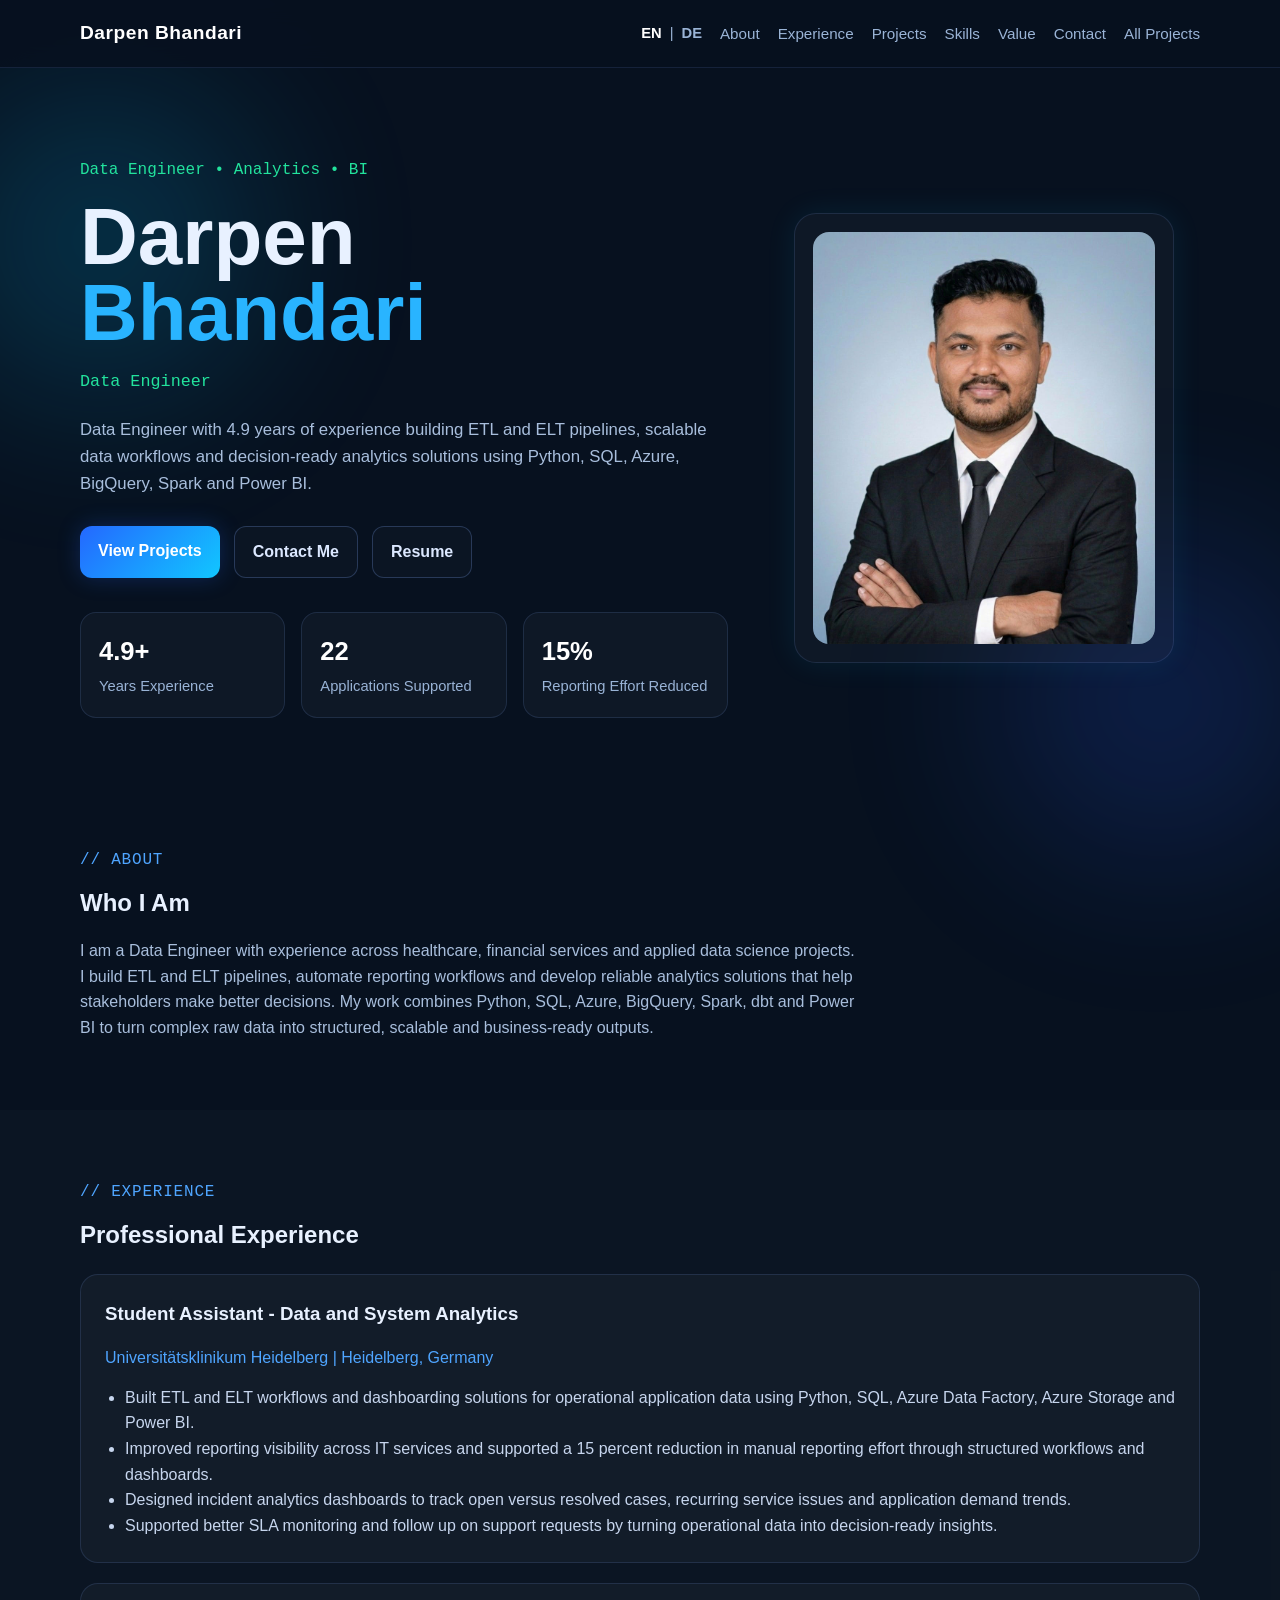
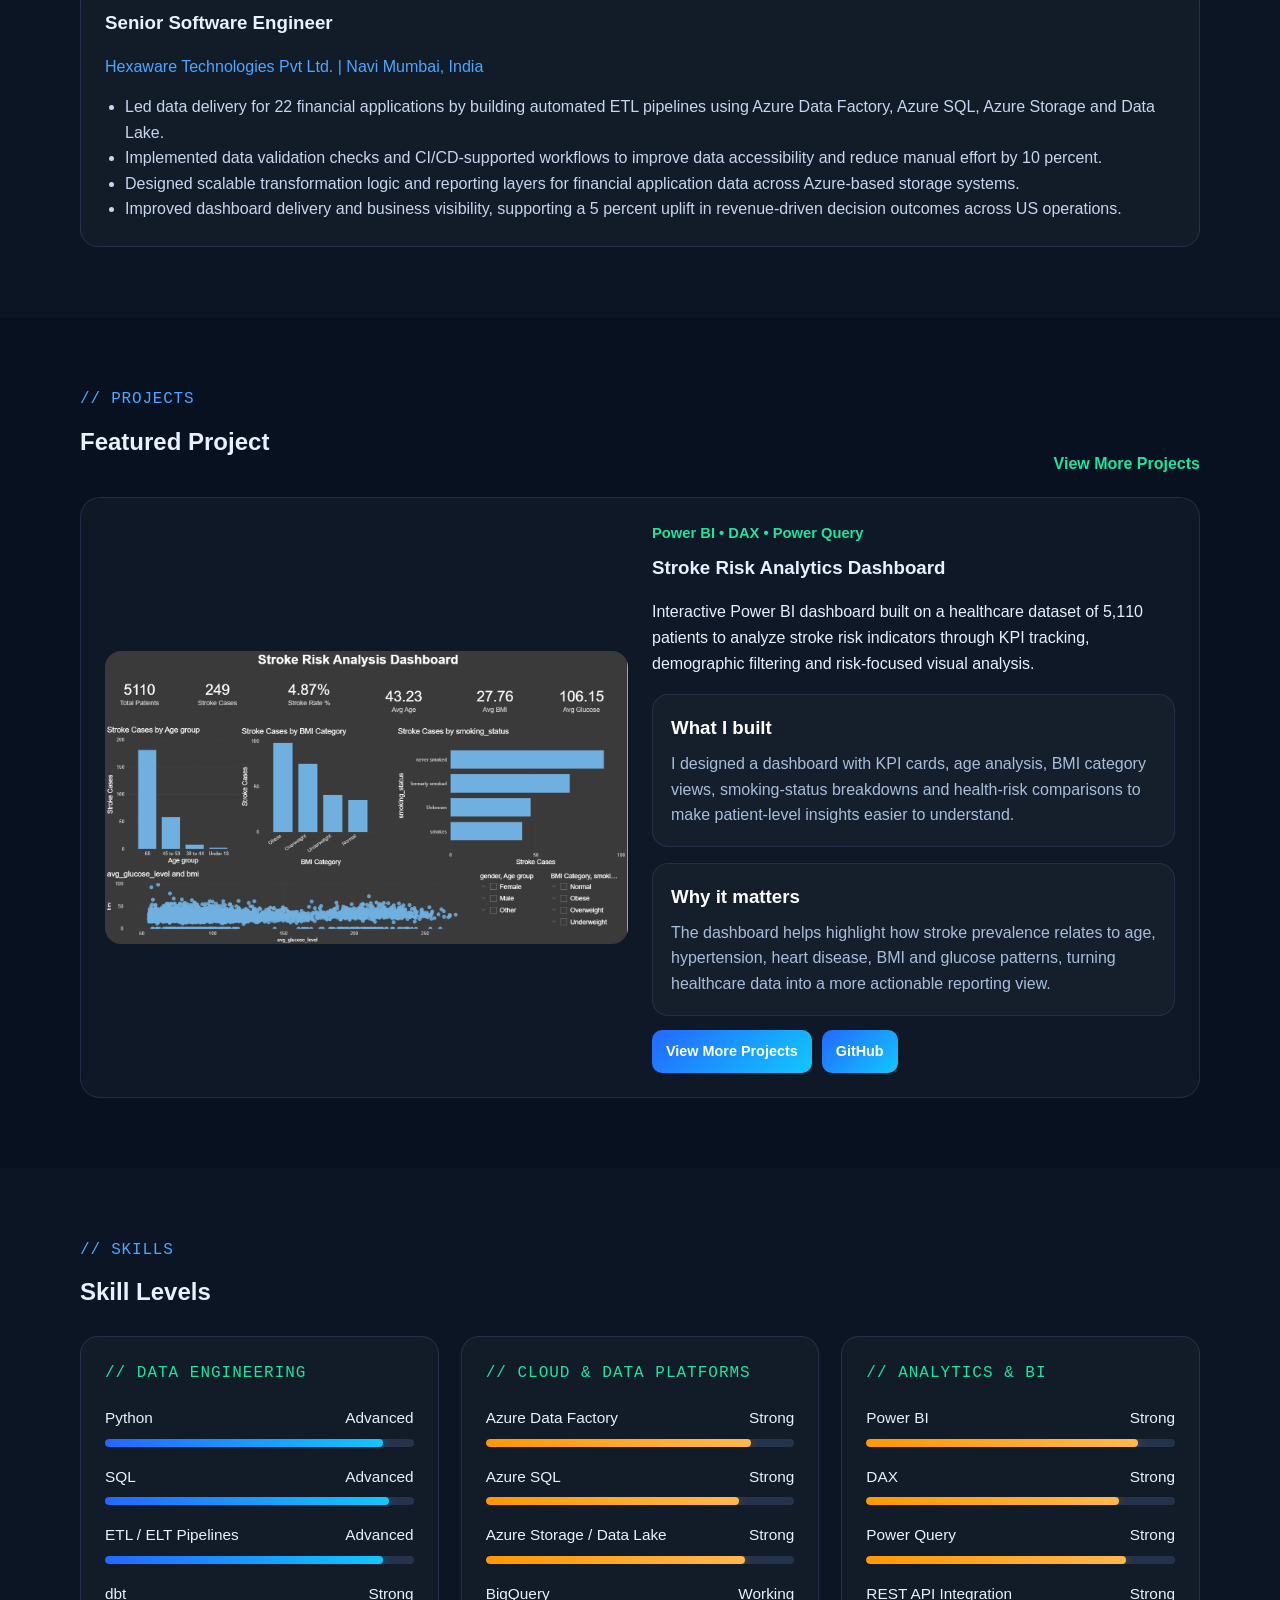
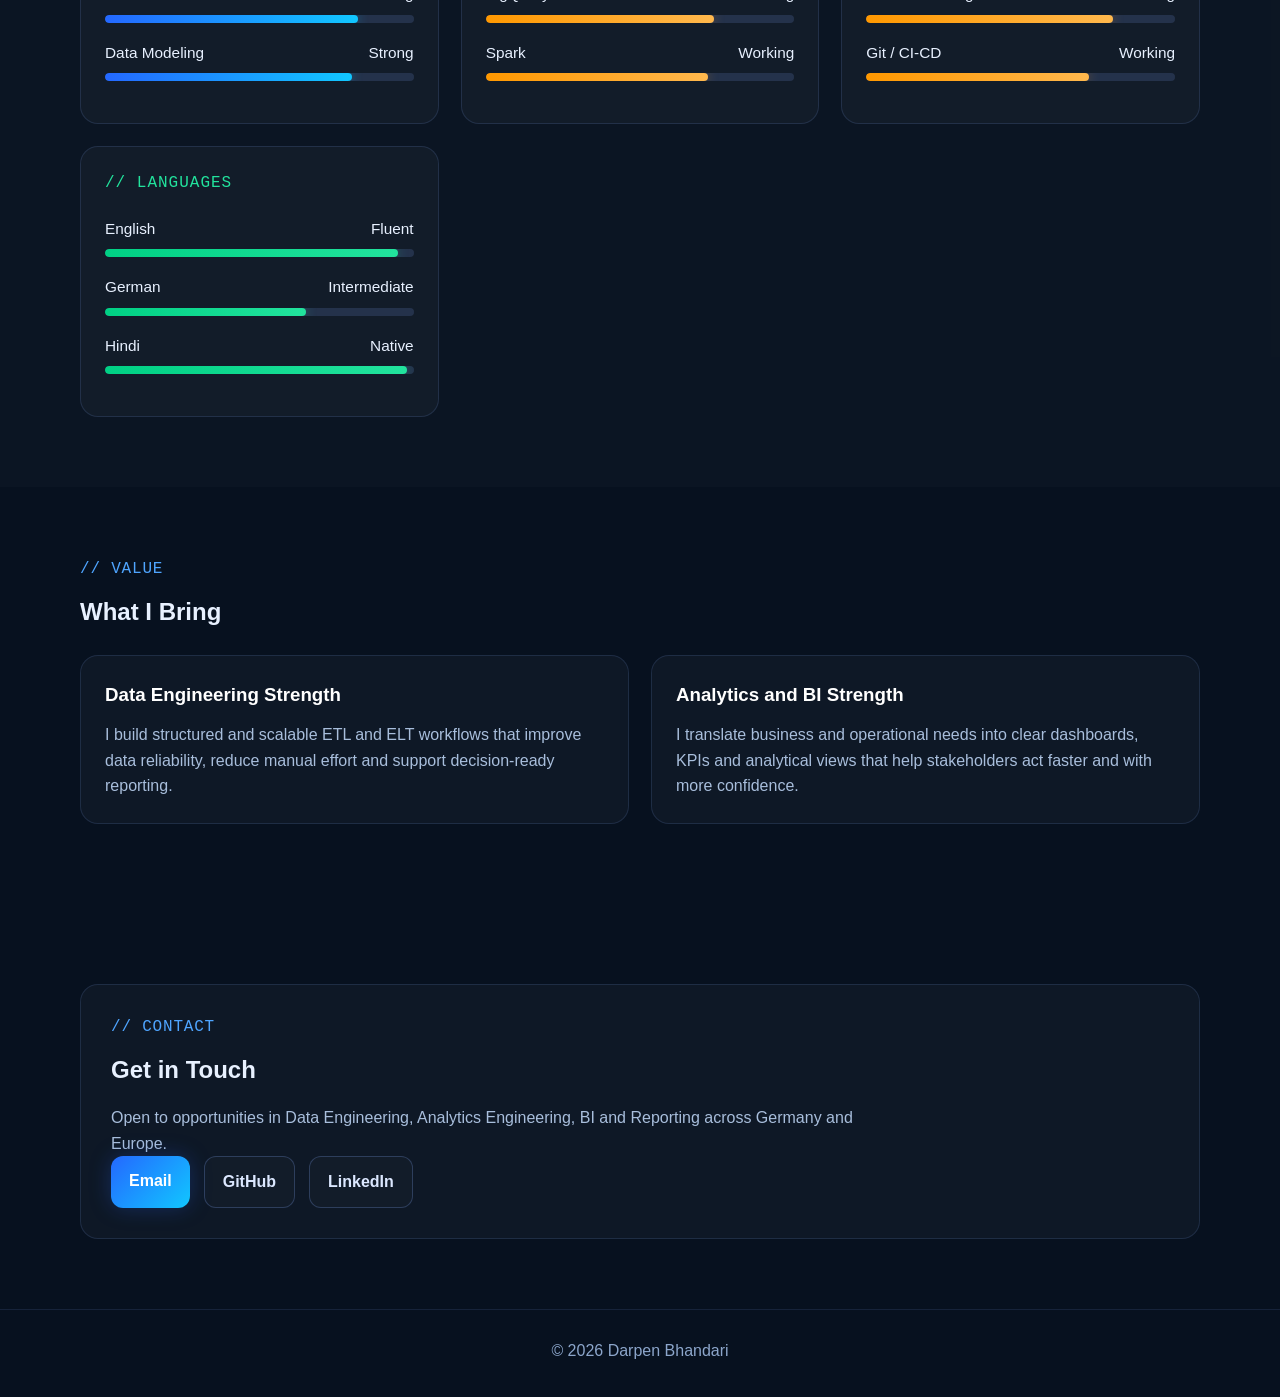
==== commit e5a86801: "Update index.html" ====
--- a/index.html
+++ b/index.html
@@ -189,23 +189,75 @@
 
             <div class="skill-item">
               <div class="skill-head">
-                <span>ETL / ELT</span>
+                <span>ETL / ELT Pipelines</span>
                 <span data-i18n="level_advanced">Advanced</span>
               </div>
               <div class="skill-track"><div class="skill-fill" style="width: 90%"></div></div>
             </div>
+
+            <div class="skill-item">
+              <div class="skill-head">
+                <span>dbt</span>
+                <span data-i18n="level_strong">Strong</span>
+              </div>
+              <div class="skill-track"><div class="skill-fill" style="width: 82%"></div></div>
+            </div>
+
+            <div class="skill-item">
+              <div class="skill-head">
+                <span>Data Modeling</span>
+                <span data-i18n="level_strong">Strong</span>
+              </div>
+              <div class="skill-track"><div class="skill-fill" style="width: 80%"></div></div>
+            </div>
           </div>
 
           <div class="skill-level-card">
-            <p class="skill-card-tag">// PLATFORMS & ANALYTICS</p>
+            <p class="skill-card-tag">// CLOUD & DATA PLATFORMS</p>
 
             <div class="skill-item">
               <div class="skill-head">
                 <span>Azure Data Factory</span>
                 <span data-i18n="level_strong">Strong</span>
               </div>
-              <div class="skill-track"><div class="skill-fill fill-orange" style="width: 85%"></div></div>
-            </div>
+              <div class="skill-track"><div class="skill-fill fill-orange" style="width: 86%"></div></div>
+            </div>
+
+            <div class="skill-item">
+              <div class="skill-head">
+                <span>Azure SQL</span>
+                <span data-i18n="level_strong">Strong</span>
+              </div>
+              <div class="skill-track"><div class="skill-fill fill-orange" style="width: 82%"></div></div>
+            </div>
+
+            <div class="skill-item">
+              <div class="skill-head">
+                <span>Azure Storage / Data Lake</span>
+                <span data-i18n="level_strong">Strong</span>
+              </div>
+              <div class="skill-track"><div class="skill-fill fill-orange" style="width: 84%"></div></div>
+            </div>
+
+            <div class="skill-item">
+              <div class="skill-head">
+                <span>BigQuery</span>
+                <span data-i18n="level_working">Working</span>
+              </div>
+              <div class="skill-track"><div class="skill-fill fill-orange" style="width: 74%"></div></div>
+            </div>
+
+            <div class="skill-item">
+              <div class="skill-head">
+                <span>Spark</span>
+                <span data-i18n="level_working">Working</span>
+              </div>
+              <div class="skill-track"><div class="skill-fill fill-orange" style="width: 72%"></div></div>
+            </div>
+          </div>
+
+          <div class="skill-level-card">
+            <p class="skill-card-tag">// ANALYTICS & BI</p>
 
             <div class="skill-item">
               <div class="skill-head">
@@ -217,10 +269,34 @@
 
             <div class="skill-item">
               <div class="skill-head">
-                <span>Spark / BigQuery</span>
+                <span>DAX</span>
+                <span data-i18n="level_strong">Strong</span>
+              </div>
+              <div class="skill-track"><div class="skill-fill fill-orange" style="width: 82%"></div></div>
+            </div>
+
+            <div class="skill-item">
+              <div class="skill-head">
+                <span>Power Query</span>
+                <span data-i18n="level_strong">Strong</span>
+              </div>
+              <div class="skill-track"><div class="skill-fill fill-orange" style="width: 84%"></div></div>
+            </div>
+
+            <div class="skill-item">
+              <div class="skill-head">
+                <span>REST API Integration</span>
+                <span data-i18n="level_strong">Strong</span>
+              </div>
+              <div class="skill-track"><div class="skill-fill fill-orange" style="width: 80%"></div></div>
+            </div>
+
+            <div class="skill-item">
+              <div class="skill-head">
+                <span>Git / CI-CD</span>
                 <span data-i18n="level_working">Working</span>
               </div>
-              <div class="skill-track"><div class="skill-fill fill-orange" style="width: 74%"></div></div>
+              <div class="skill-track"><div class="skill-fill fill-orange" style="width: 72%"></div></div>
             </div>
           </div>
 
@@ -303,6 +379,3 @@
   <script src="./assets/main.js"></script>
 </body>
 </html>
-
-this is the updated index.html
-I already gave you style.css now give me complete final updated main.js as per above all now please correct one once
--- a/assets/style.css
+++ b/assets/style.css
@@ -381,11 +381,6 @@
   font-size: 0.9rem;
 }
 
-.featured-project-block,
-.other-projects-block {
-  margin-top: 36px;
-}
-
 .featured-project-card {
   display: grid;
   grid-template-columns: 1fr 1fr;
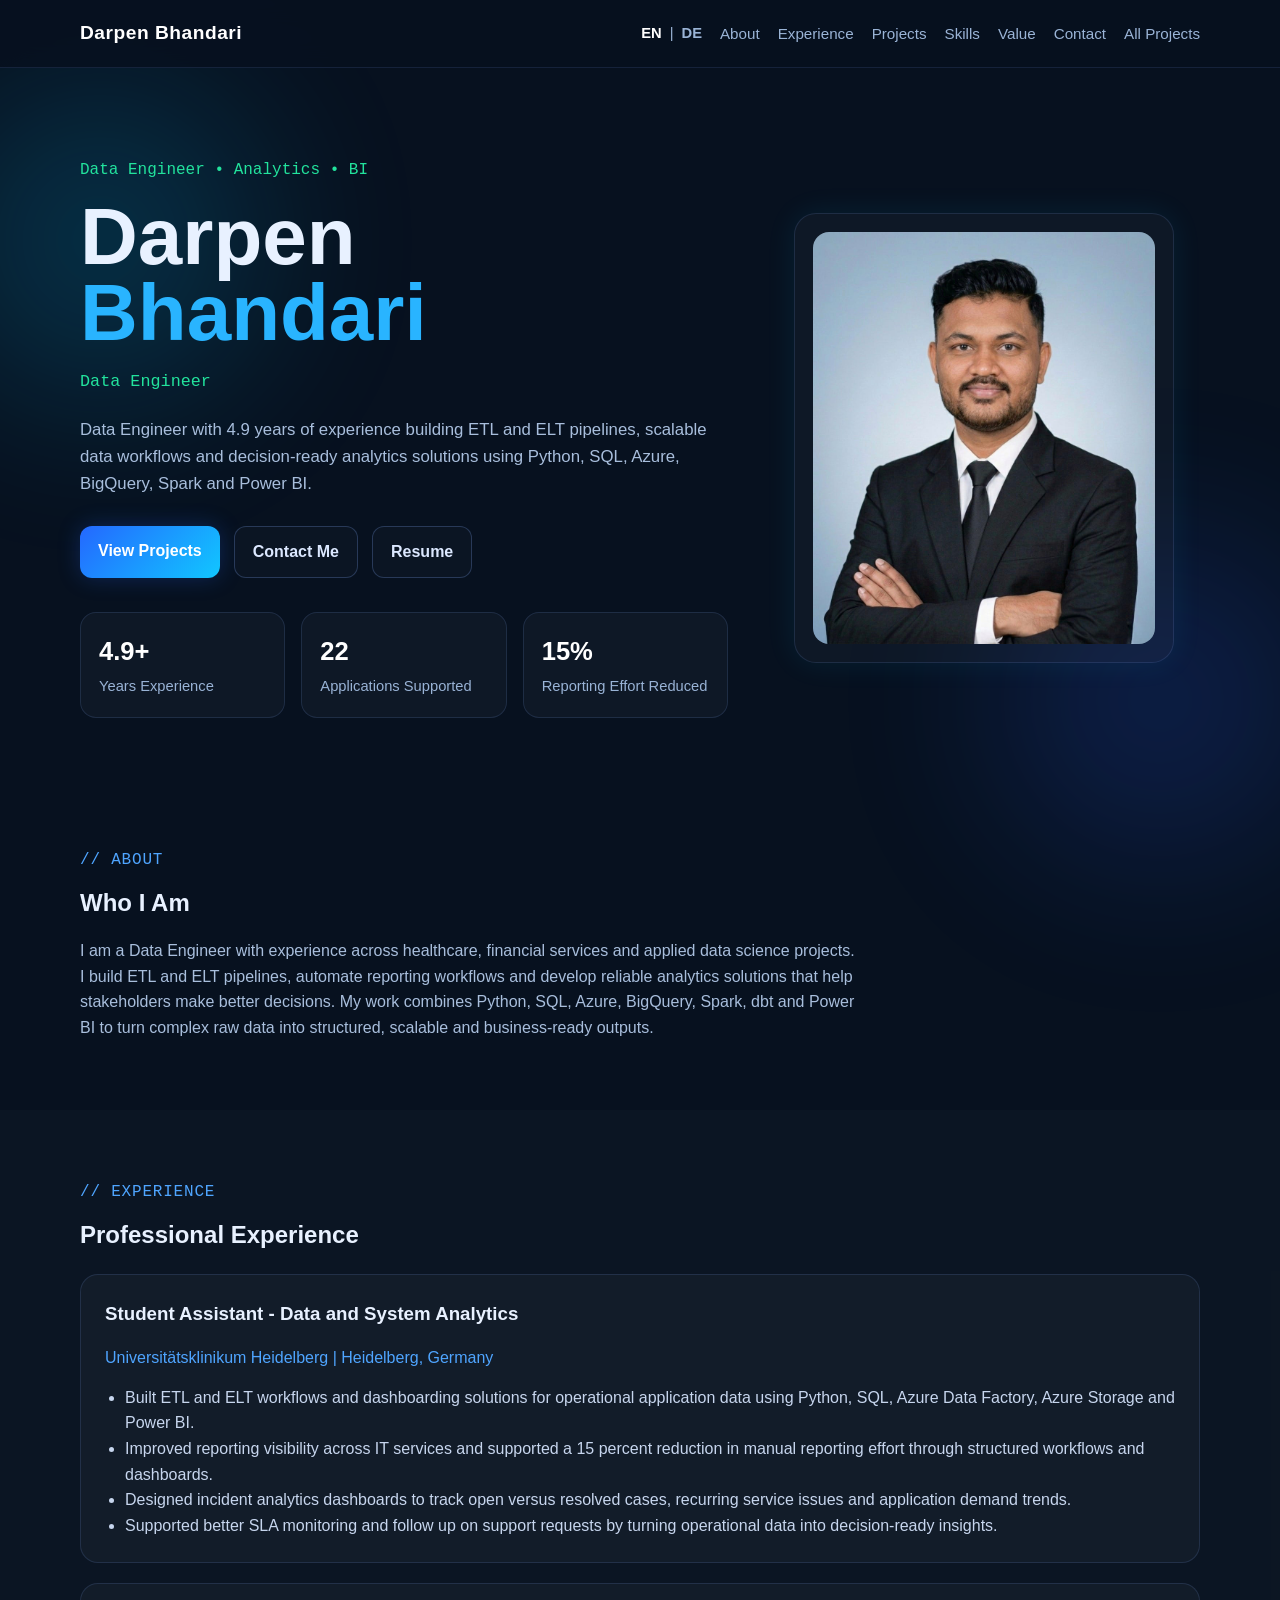
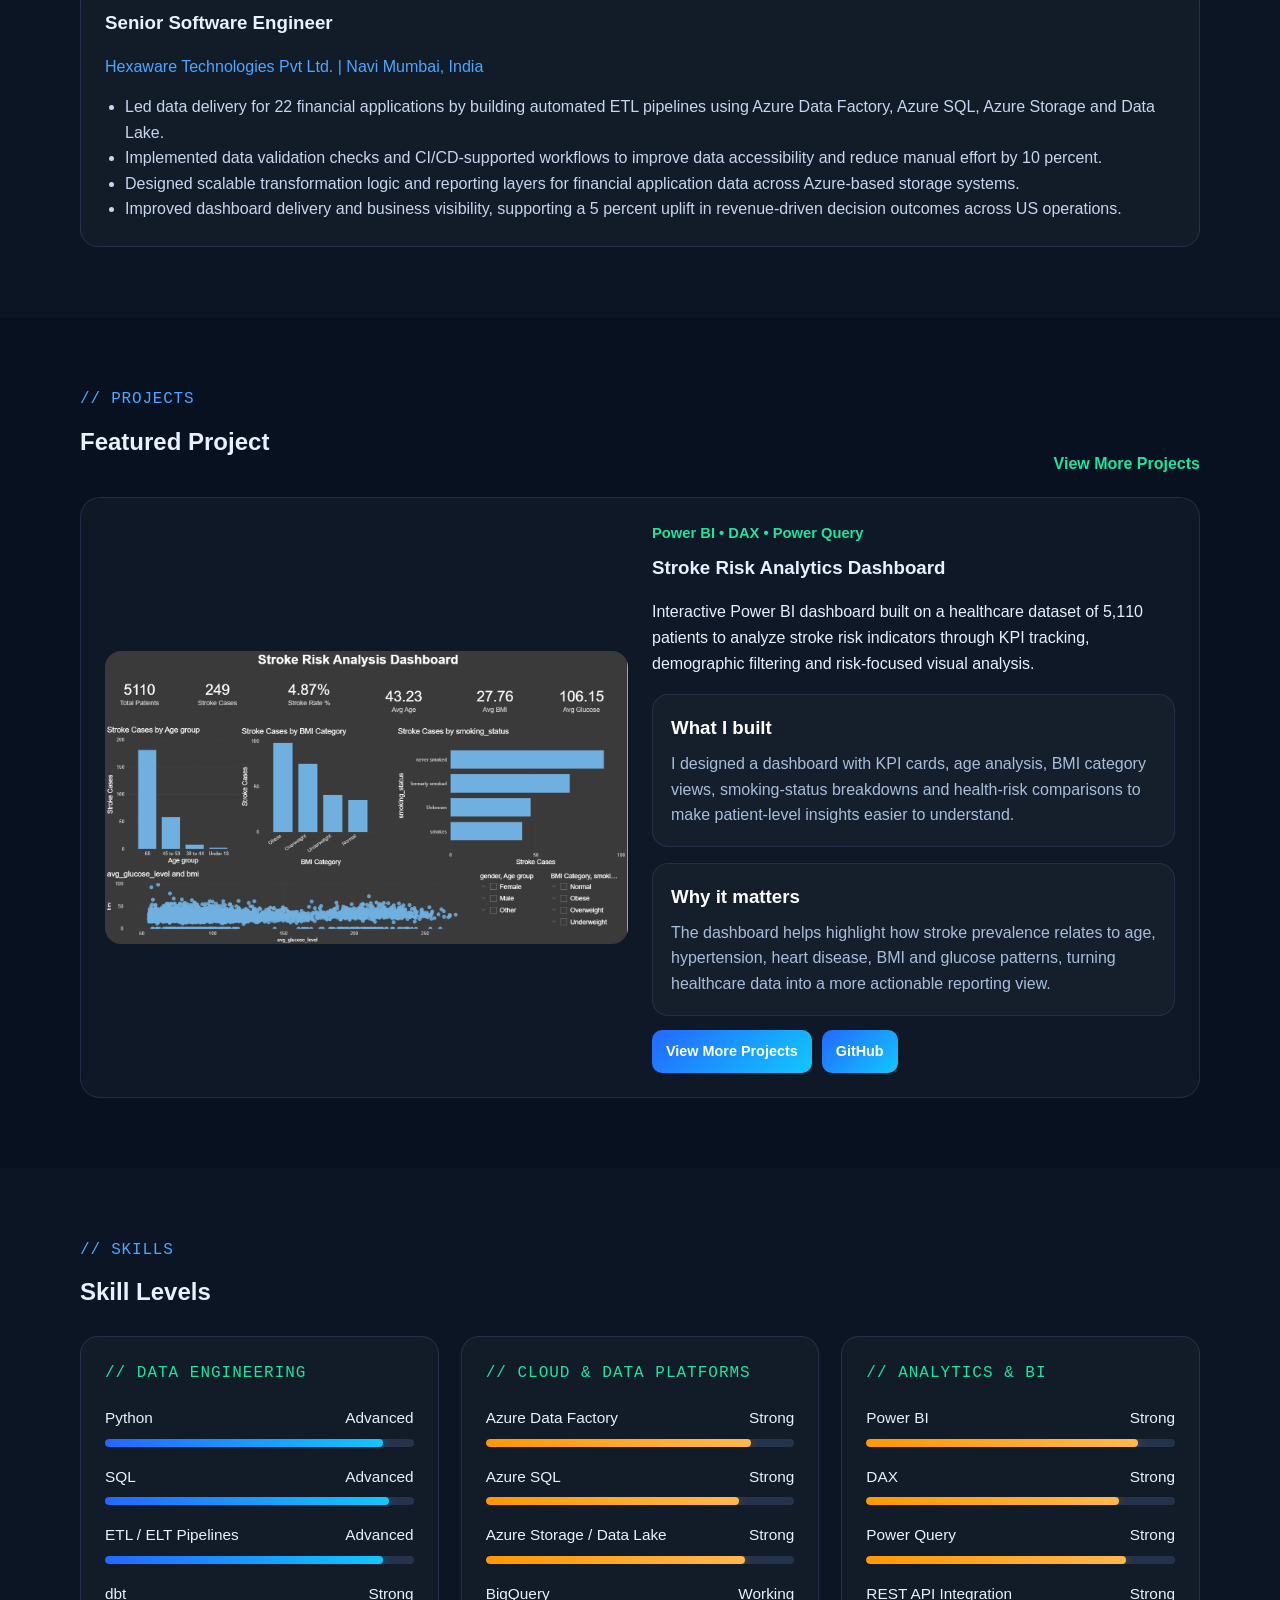
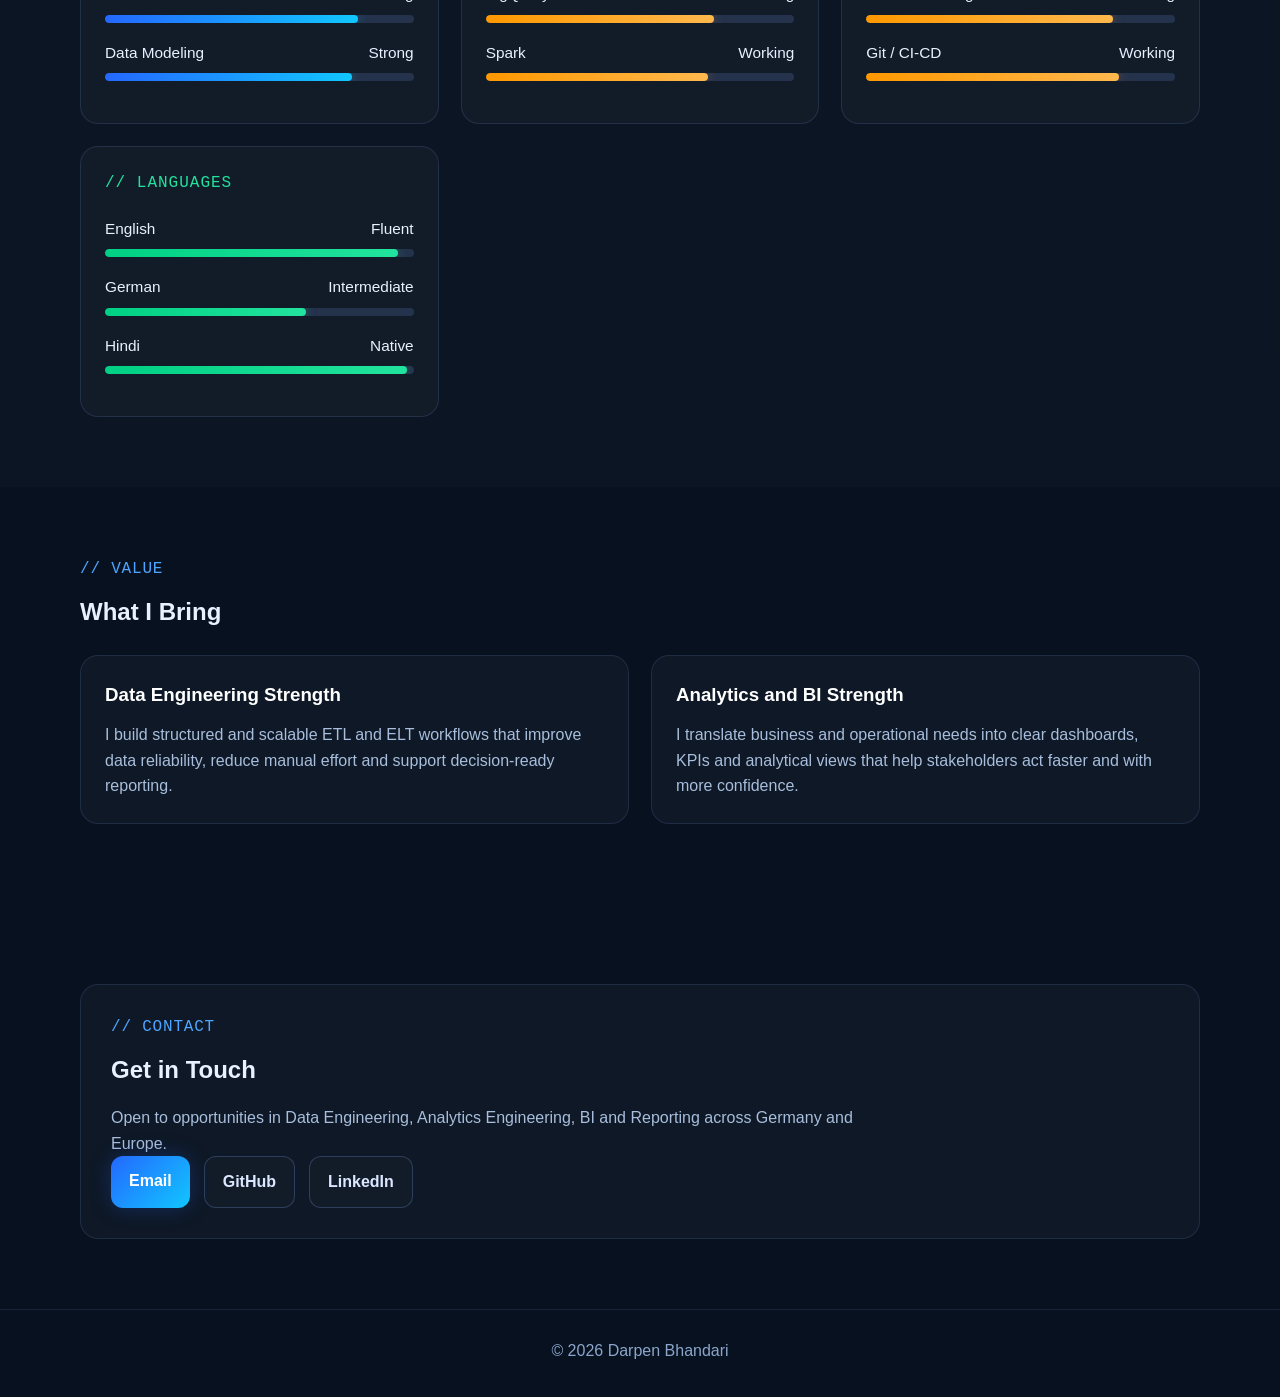
==== commit 39158461: "Update index.html" ====
--- a/index.html
+++ b/index.html
@@ -58,11 +58,11 @@
             </div>
             <div class="stat-card">
               <h3>22</h3>
-              <p data-i18n="stat_apps">Applications Supported</p>
+              <p data-i18n="stat_apps">Enterprise Data Workflows</p>
             </div>
             <div class="stat-card">
               <h3>15%</h3>
-              <p data-i18n="stat_reporting">Reporting Effort Reduced</p>
+              <p data-i18n="stat_reporting">Less Manual Reporting</p>
             </div>
           </div>
         </div>
@@ -294,9 +294,9 @@
             <div class="skill-item">
               <div class="skill-head">
                 <span>Git / CI-CD</span>
-                <span data-i18n="level_working">Working</span>
-              </div>
-              <div class="skill-track"><div class="skill-fill fill-orange" style="width: 72%"></div></div>
+                <span data-i18n="level_working">Strong</span>
+              </div>
+              <div class="skill-track"><div class="skill-fill fill-orange" style="width: 82%"></div></div>
             </div>
           </div>
 
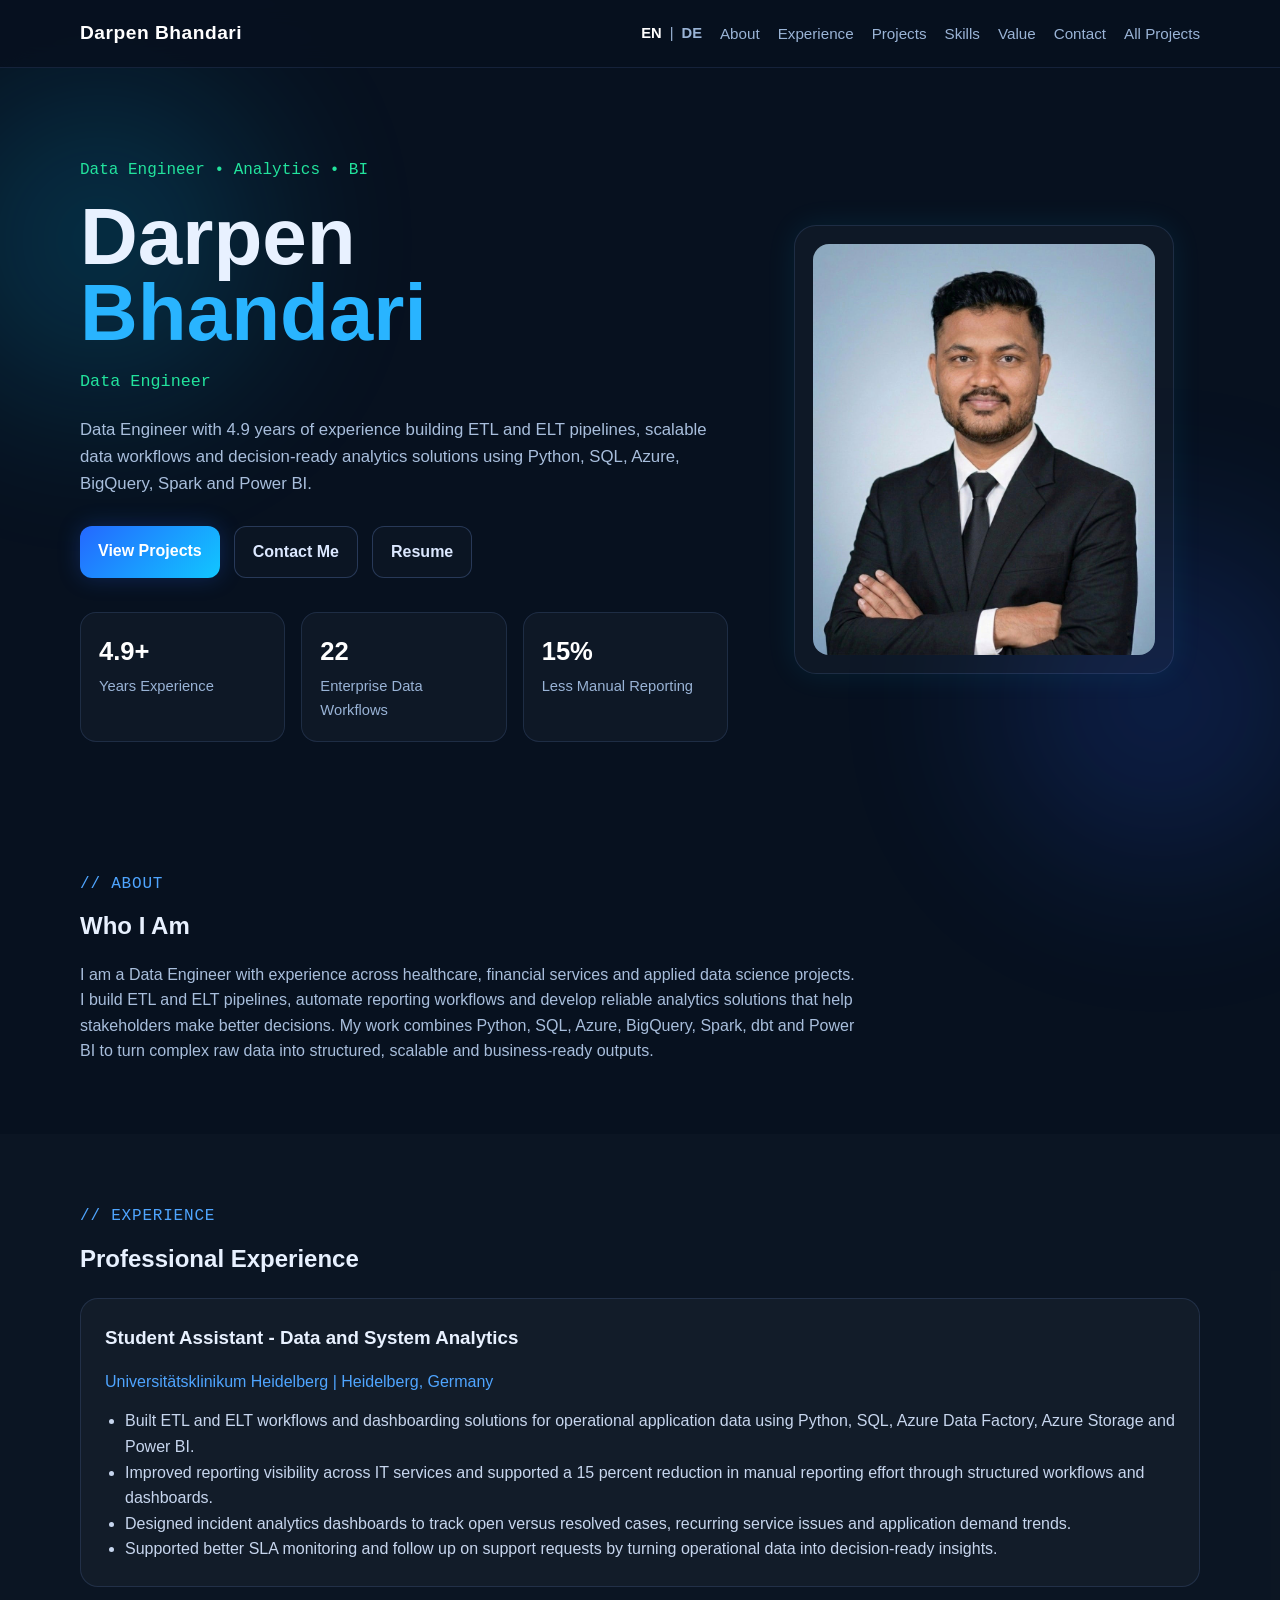
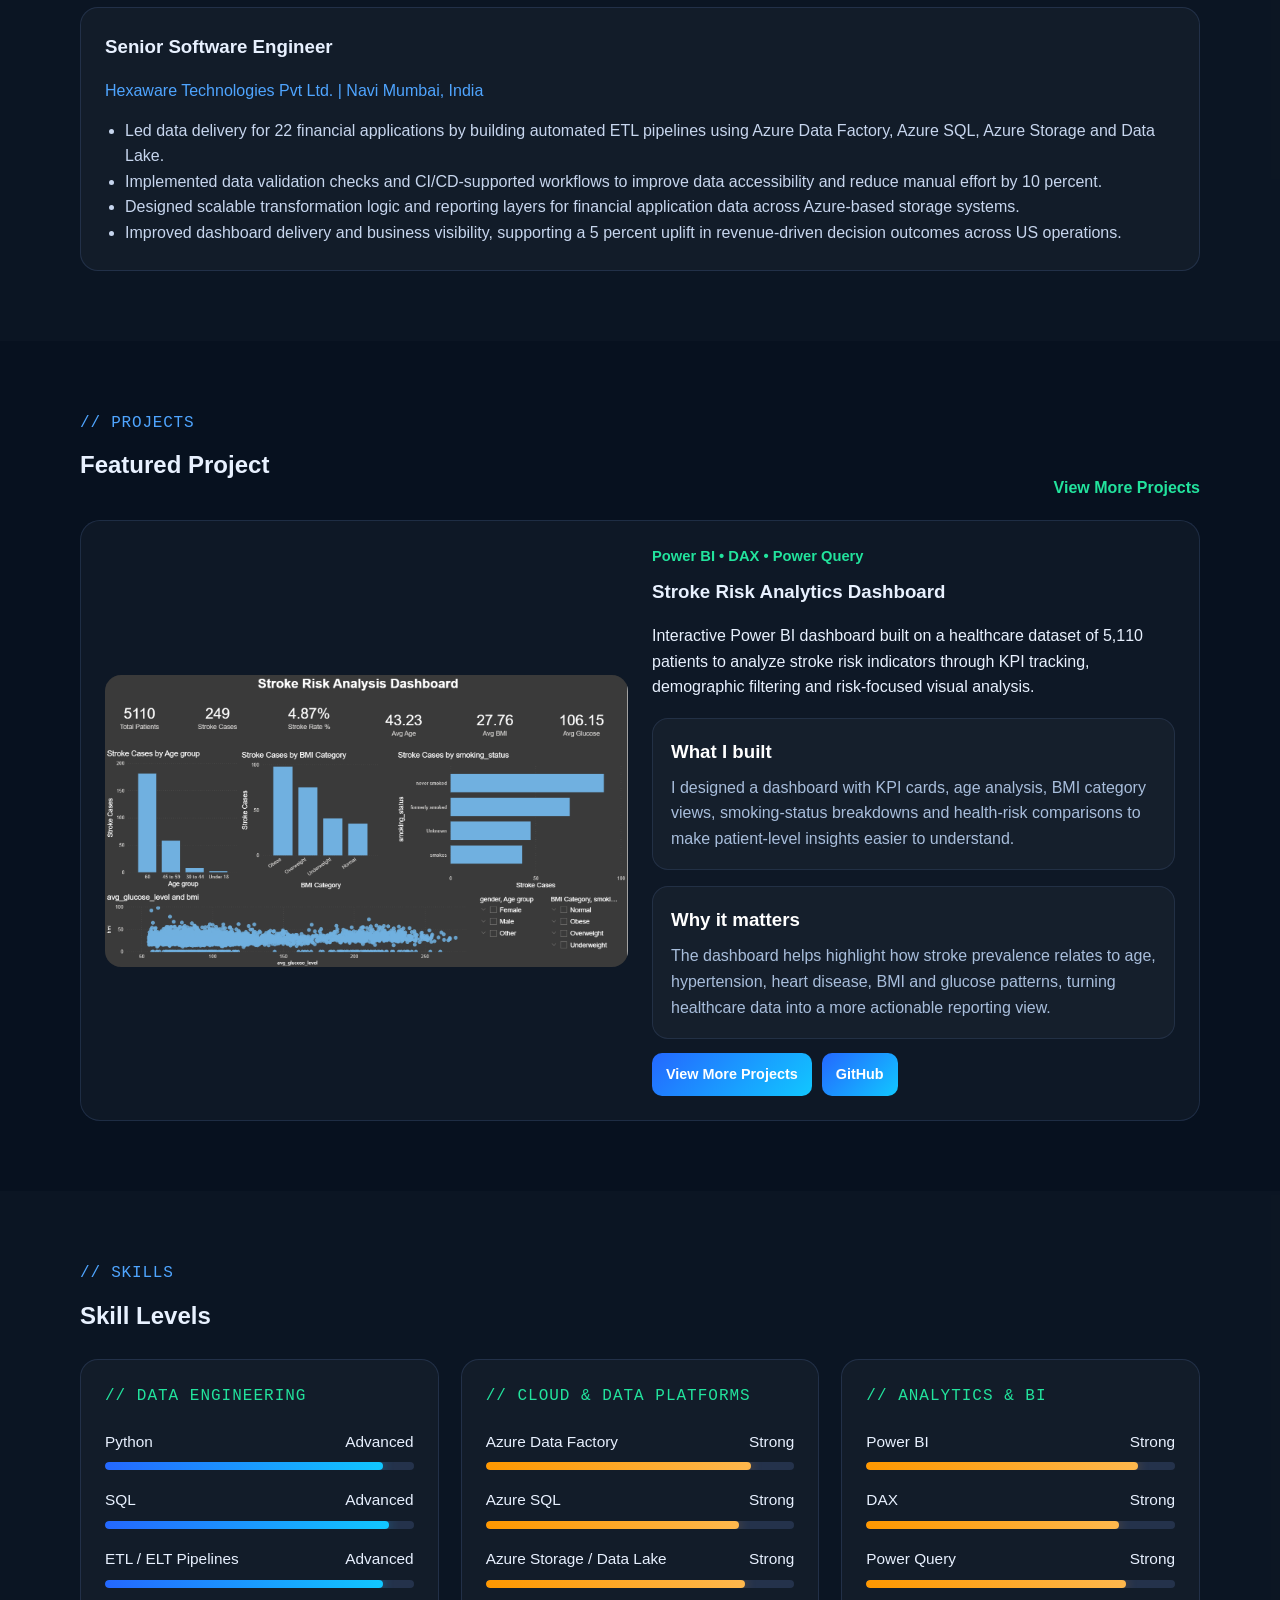
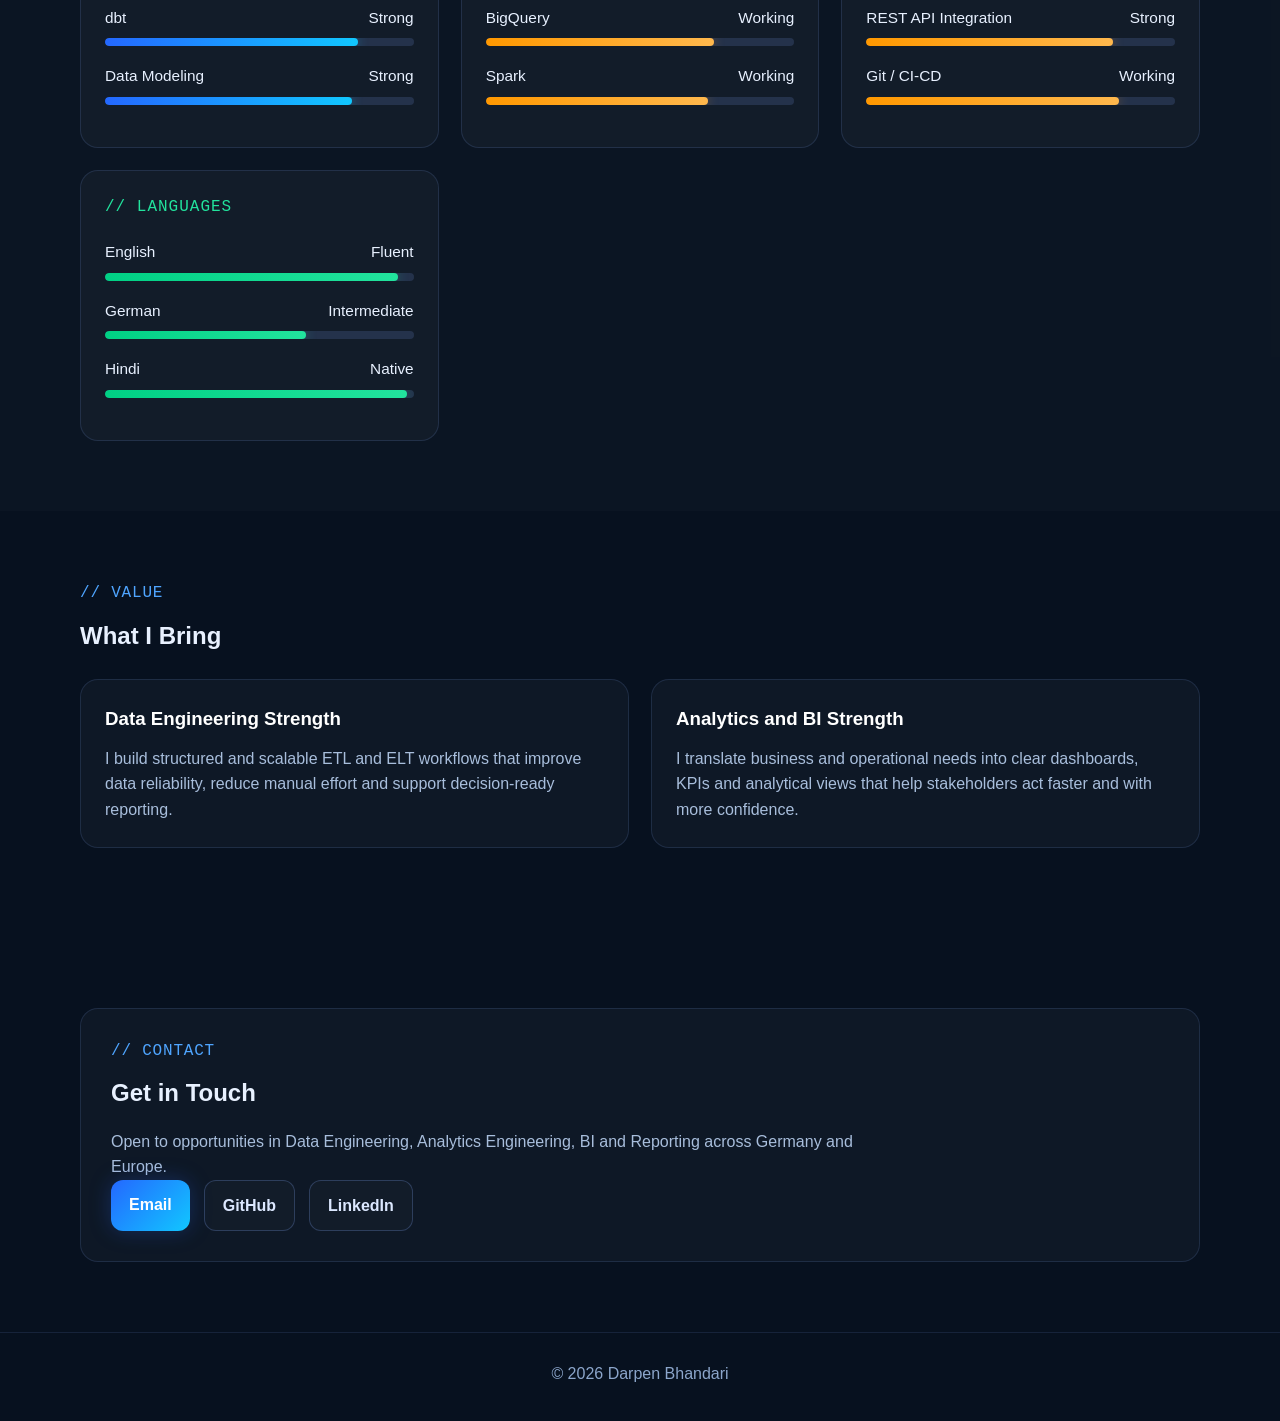
==== commit 0d728d32: "Update index.html" ====
--- a/index.html
+++ b/index.html
@@ -58,7 +58,7 @@
             </div>
             <div class="stat-card">
               <h3>22</h3>
-              <p data-i18n="stat_apps">Enterprise Data Workflows</p>
+              <p data-i18n="stat_apps">Enterprise Data Workflows Supported</p>
             </div>
             <div class="stat-card">
               <h3>15%</h3>
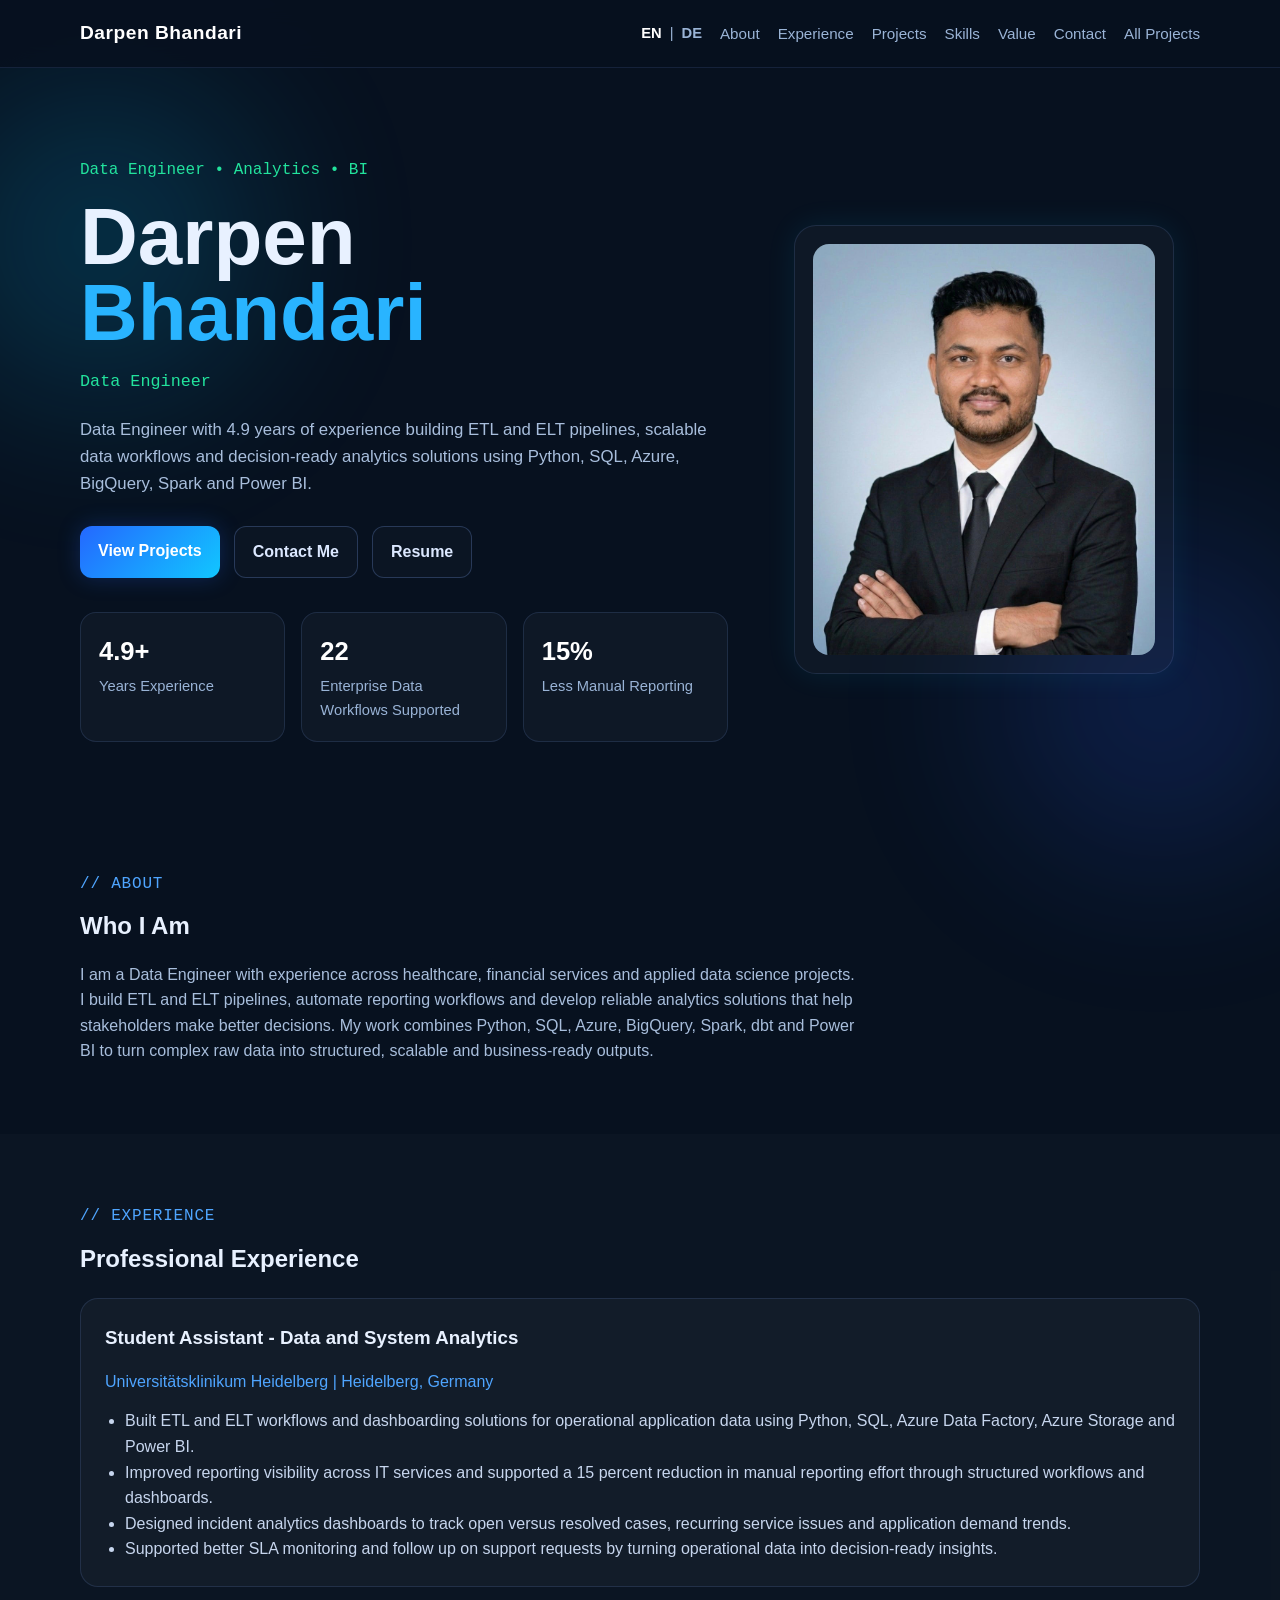
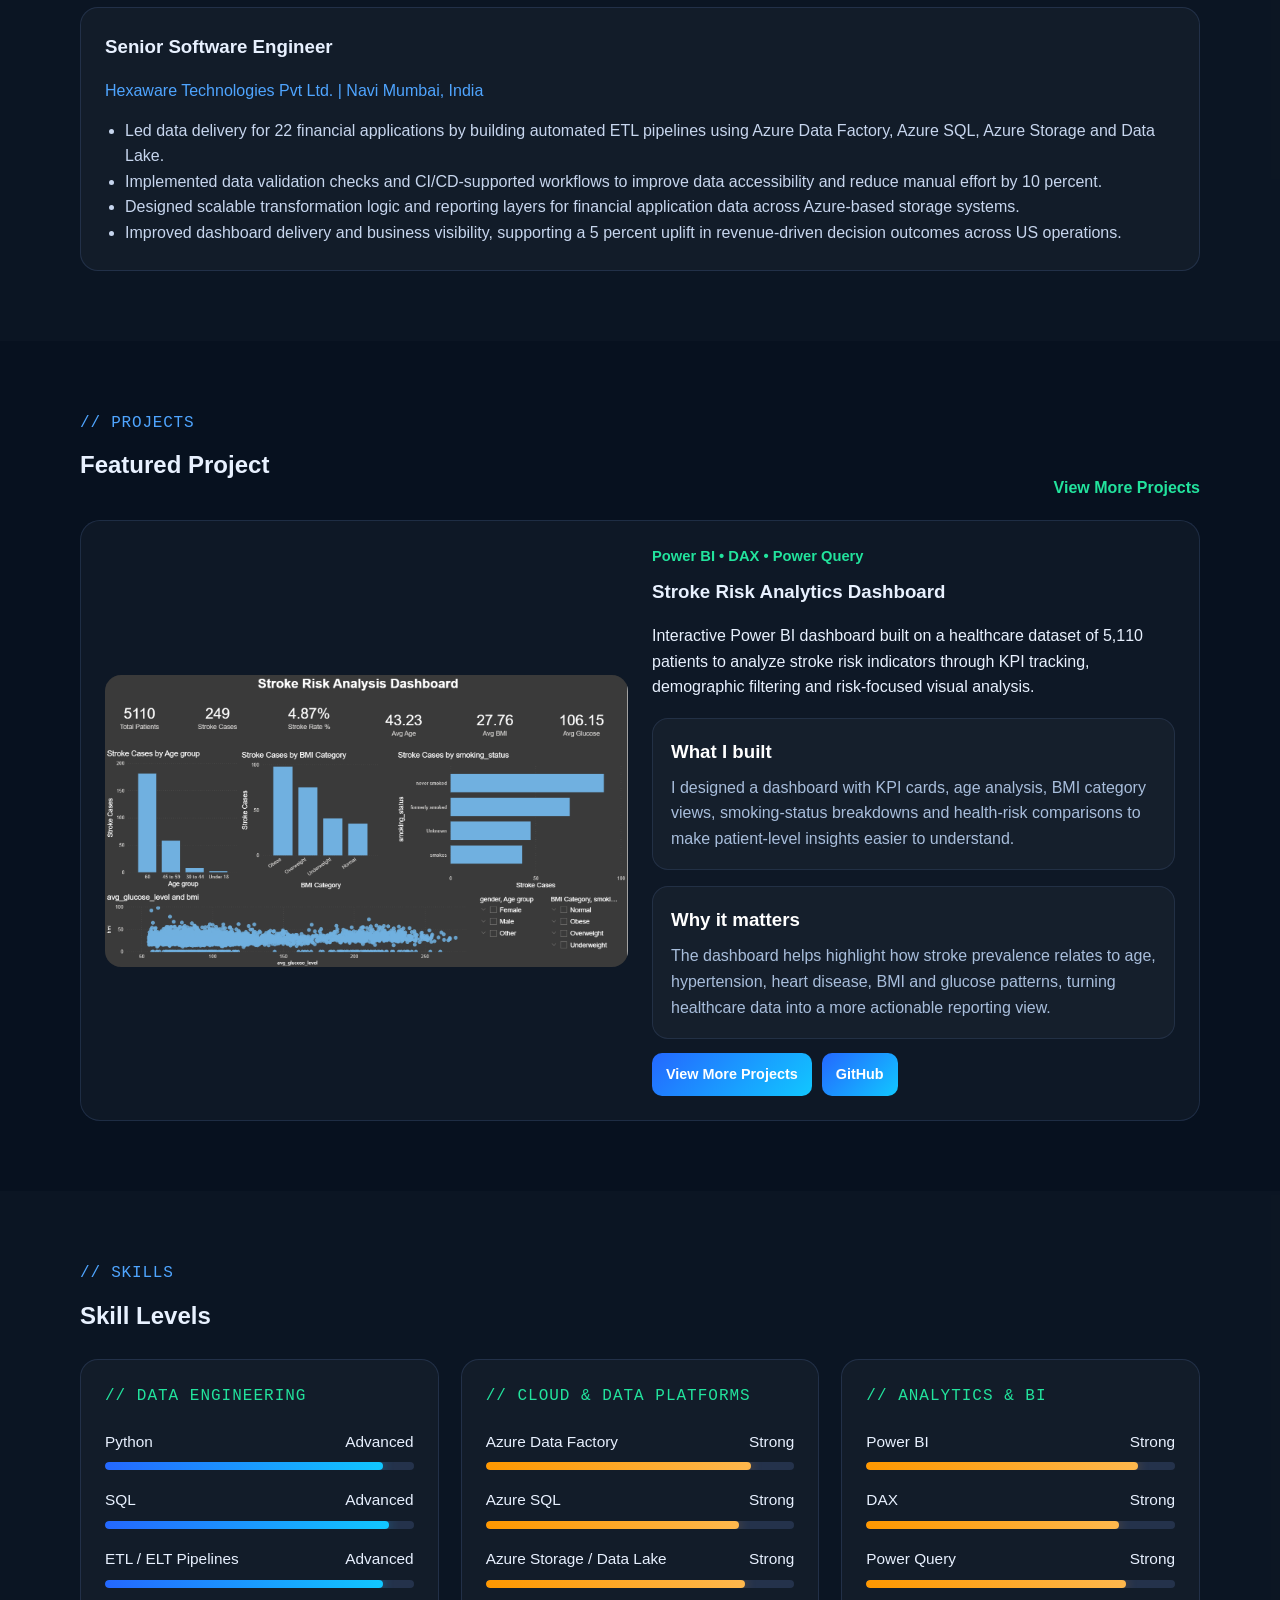
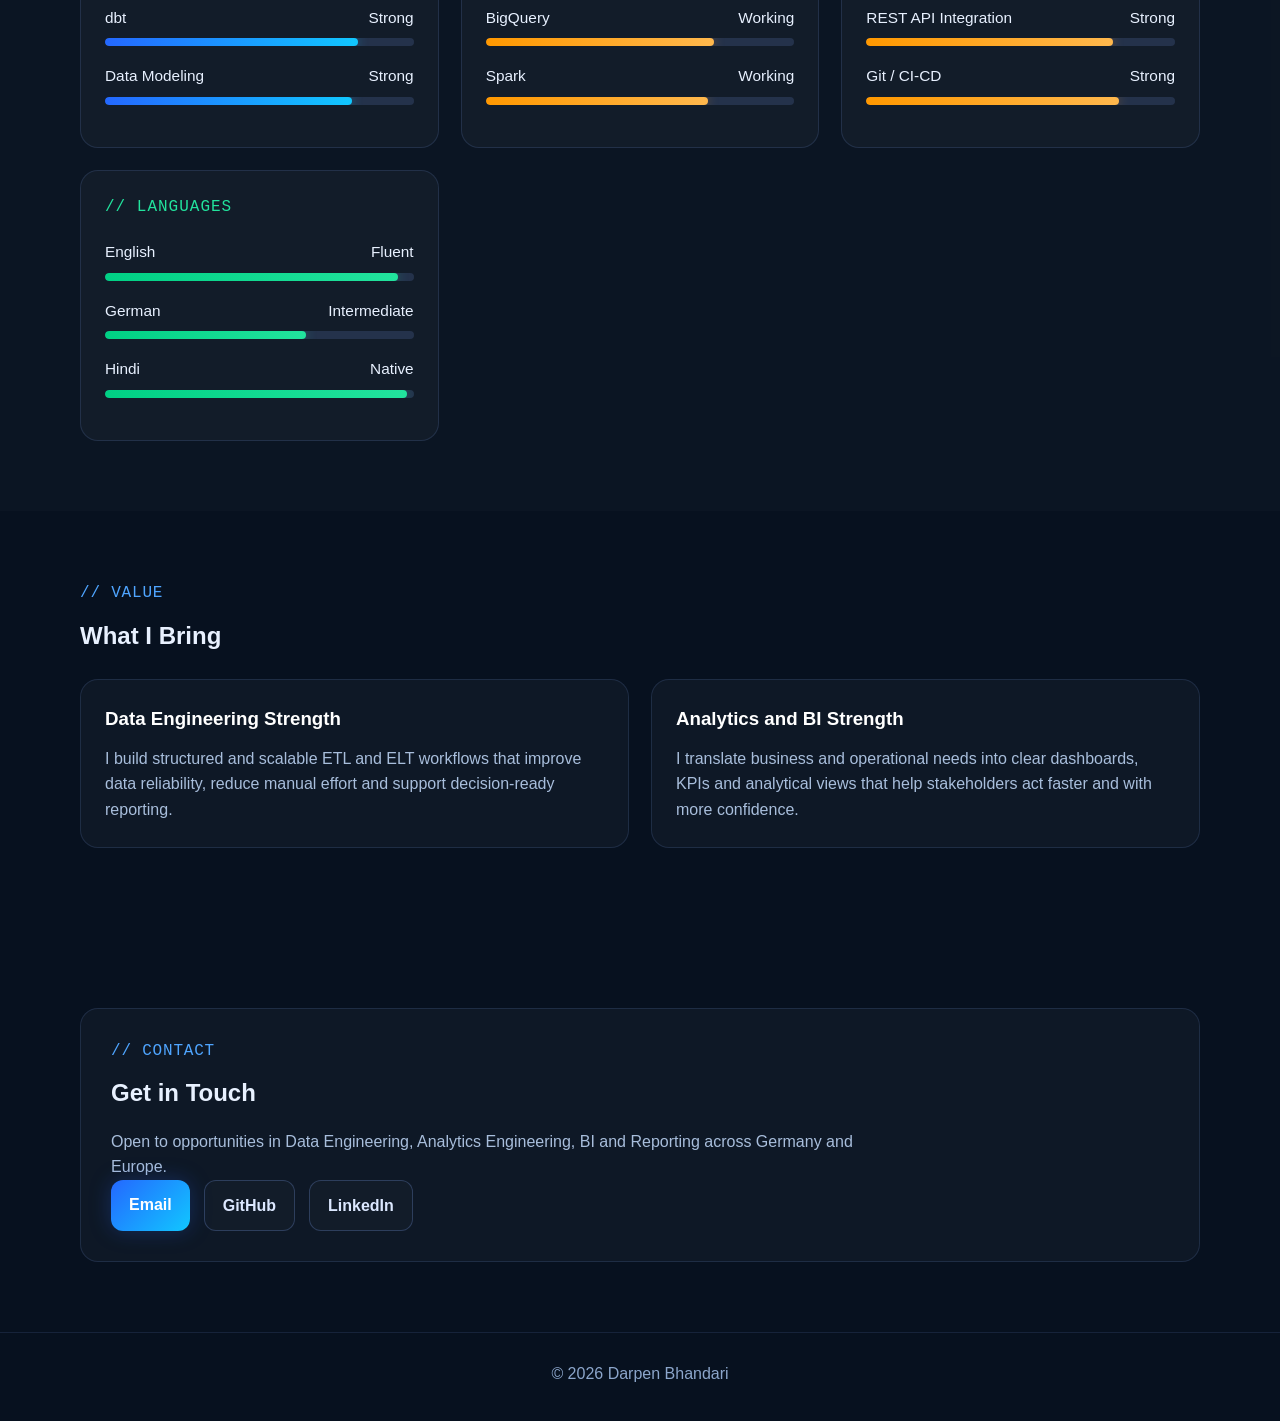
==== commit 293450c0: "Update index.html" ====
--- a/index.html
+++ b/index.html
@@ -294,7 +294,7 @@
             <div class="skill-item">
               <div class="skill-head">
                 <span>Git / CI-CD</span>
-                <span data-i18n="level_working">Strong</span>
+                <span data-i18n="level_strong">Strong</span>
               </div>
               <div class="skill-track"><div class="skill-fill fill-orange" style="width: 82%"></div></div>
             </div>
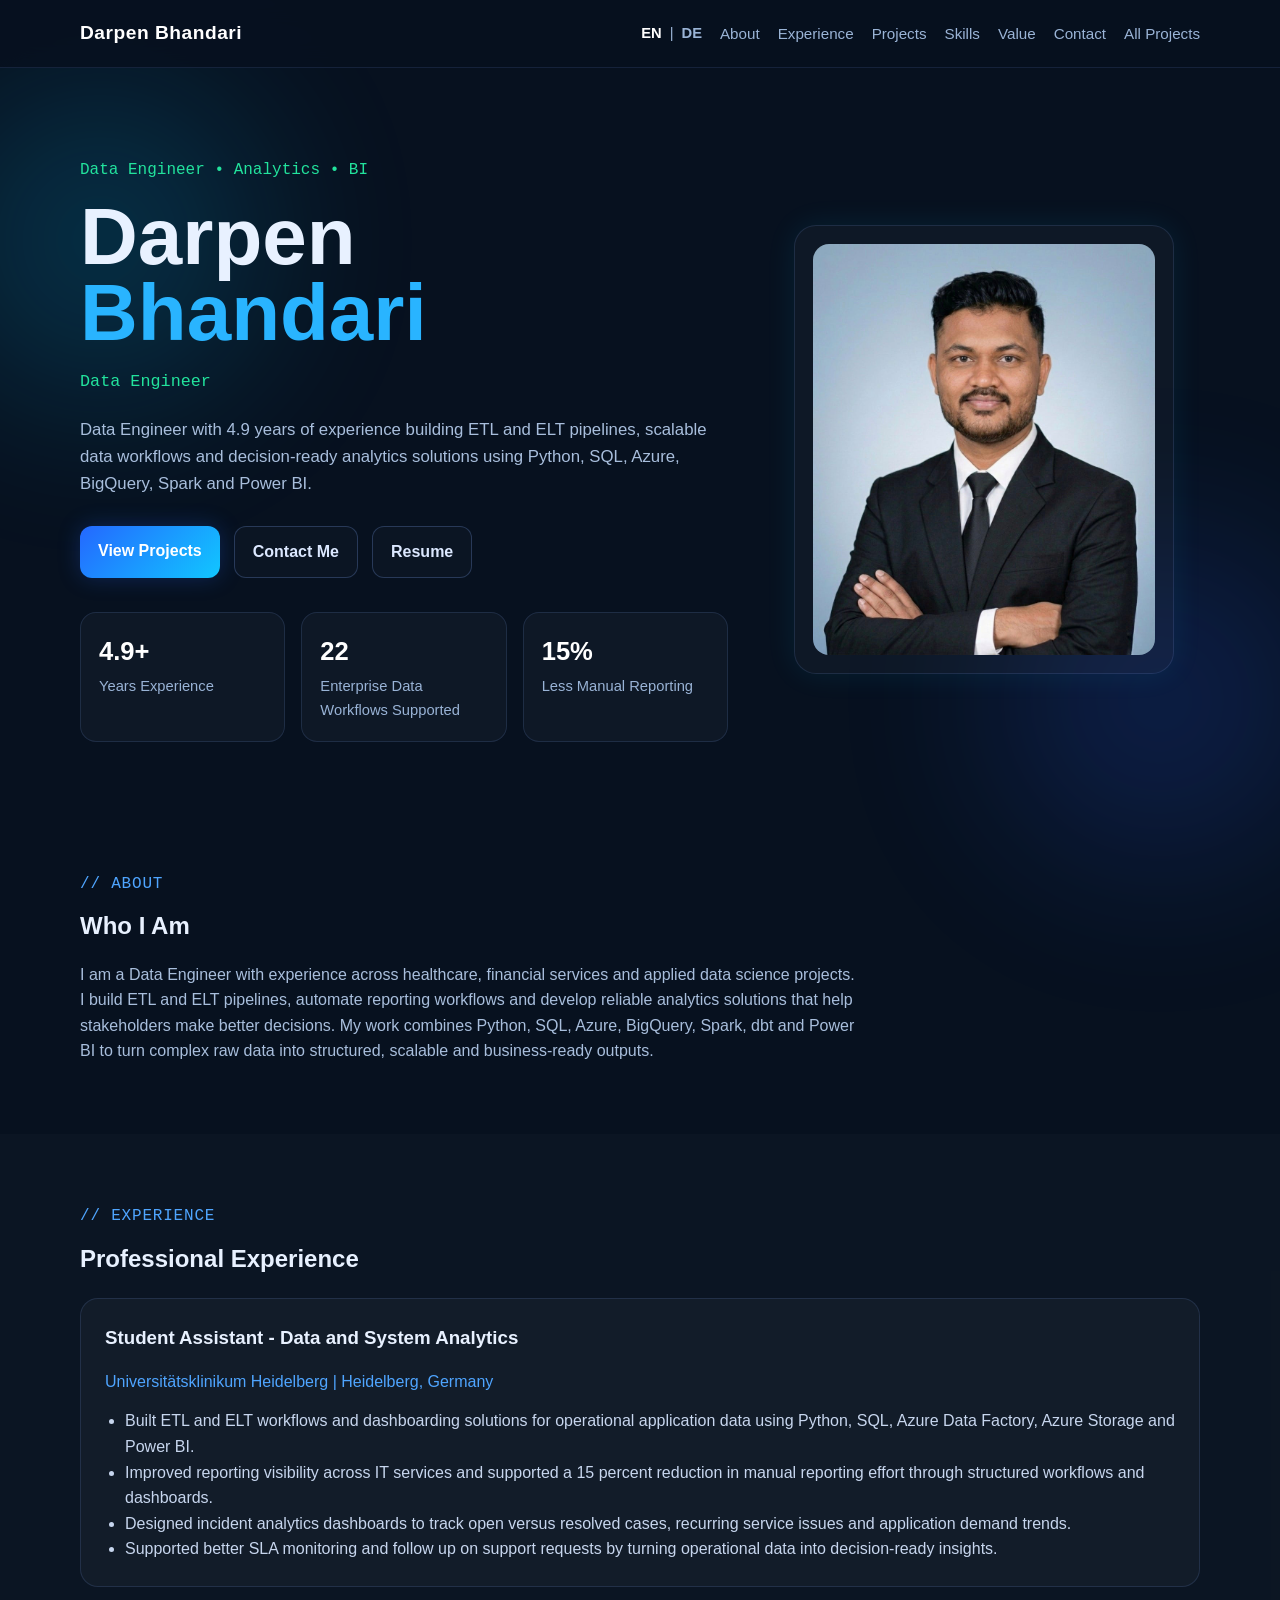
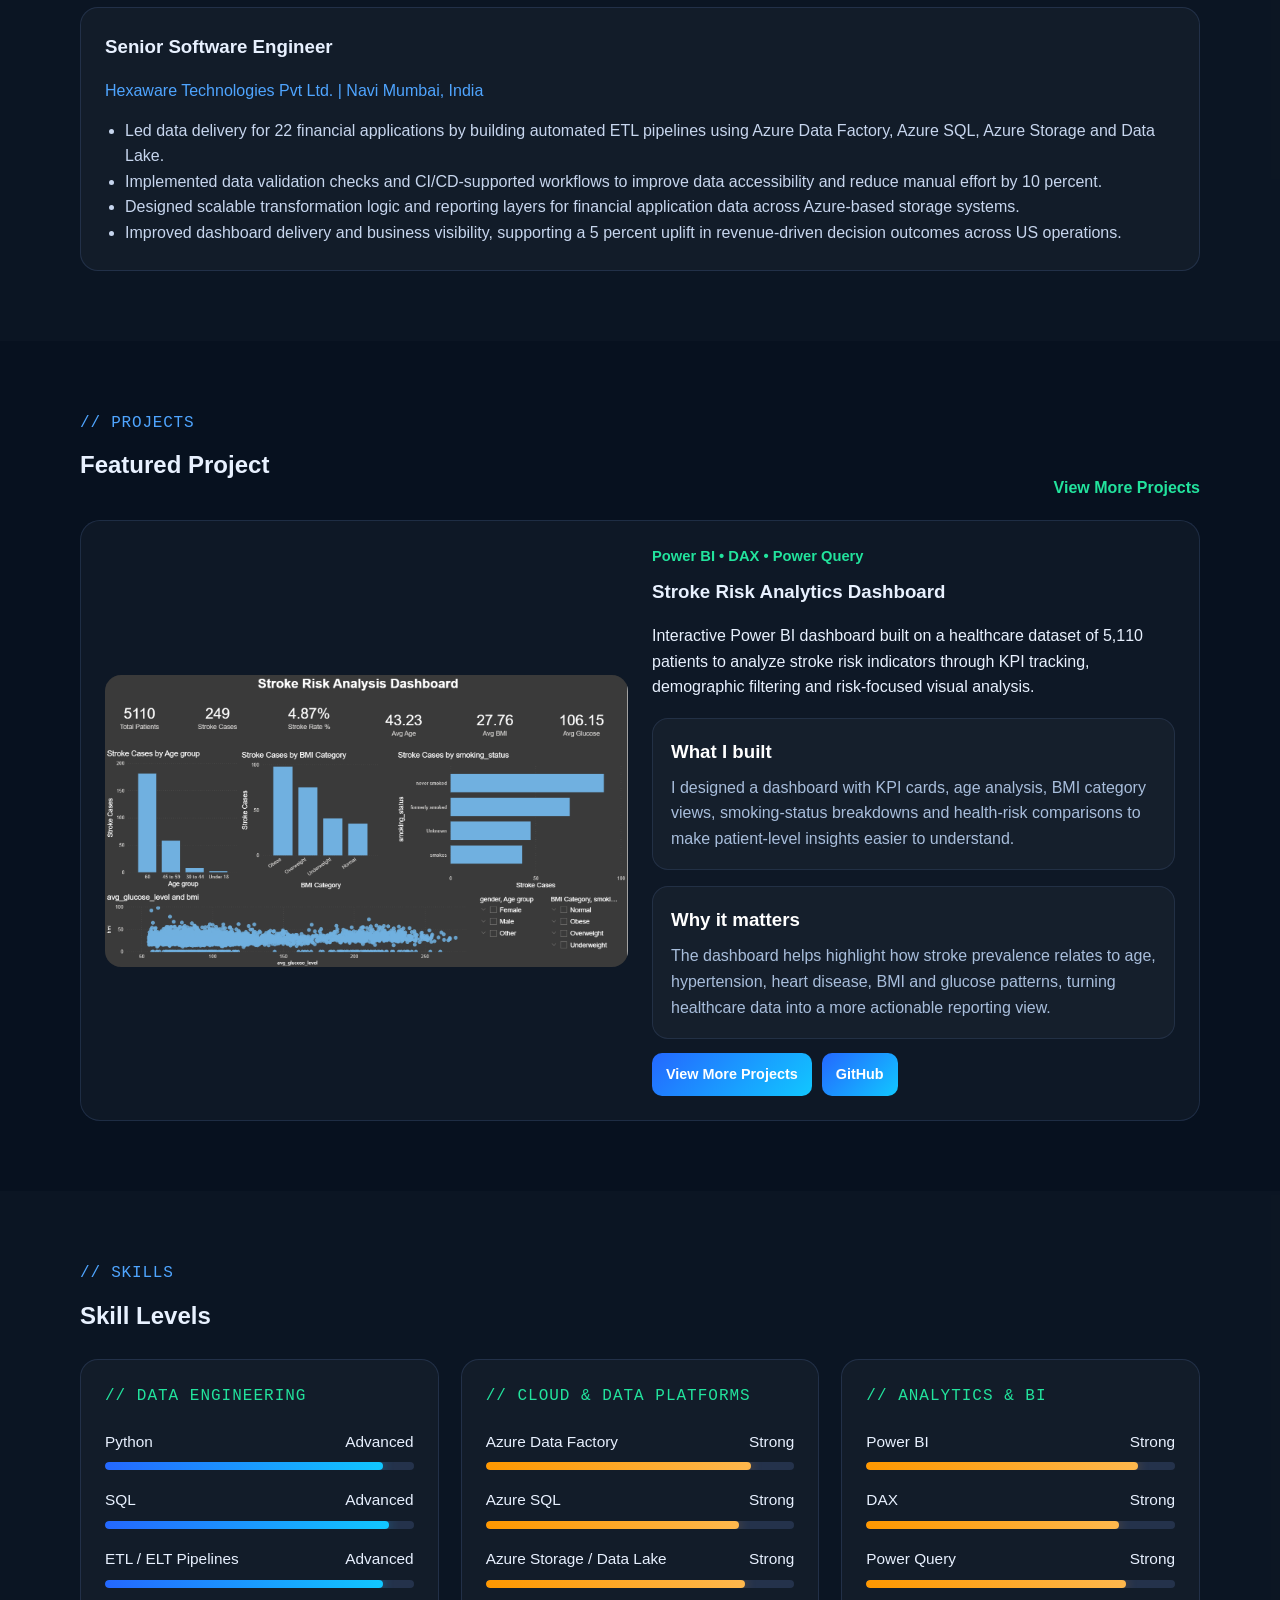
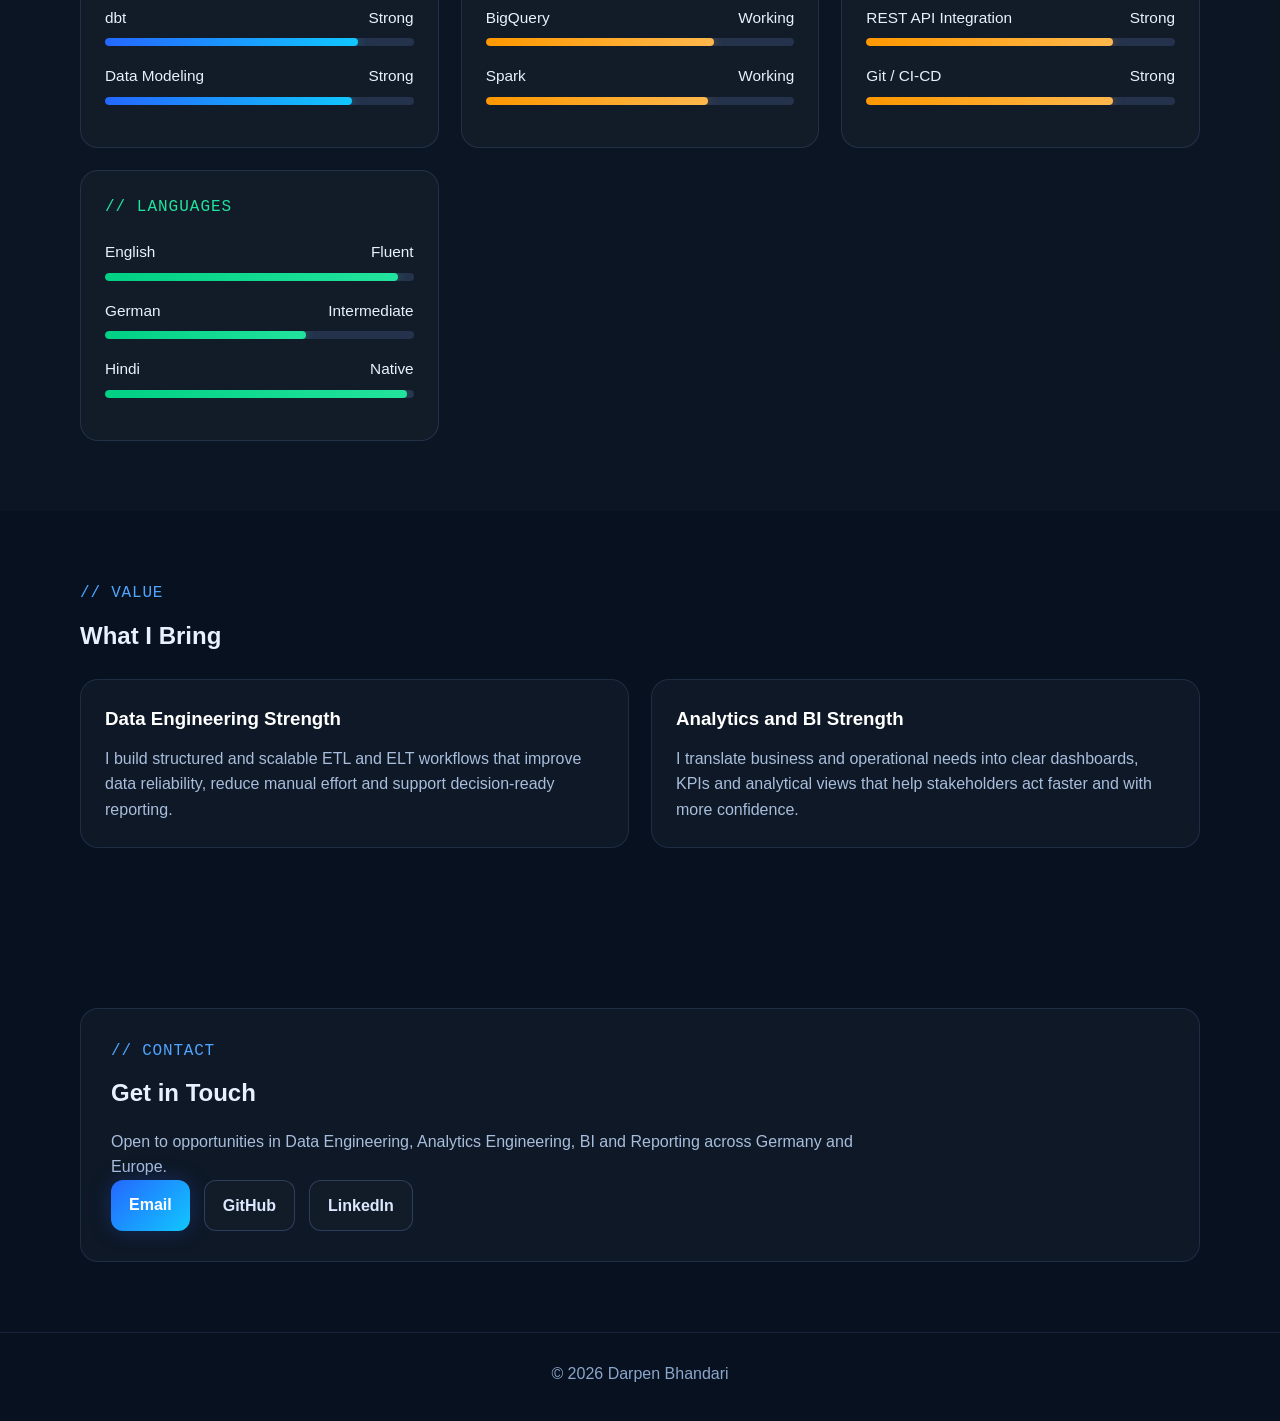
==== commit b1892865: "Update index.html" ====
--- a/index.html
+++ b/index.html
@@ -296,7 +296,7 @@
                 <span>Git / CI-CD</span>
                 <span data-i18n="level_strong">Strong</span>
               </div>
-              <div class="skill-track"><div class="skill-fill fill-orange" style="width: 82%"></div></div>
+              <div class="skill-track"><div class="skill-fill fill-orange" style="width: 80%"></div></div>
             </div>
           </div>
 
